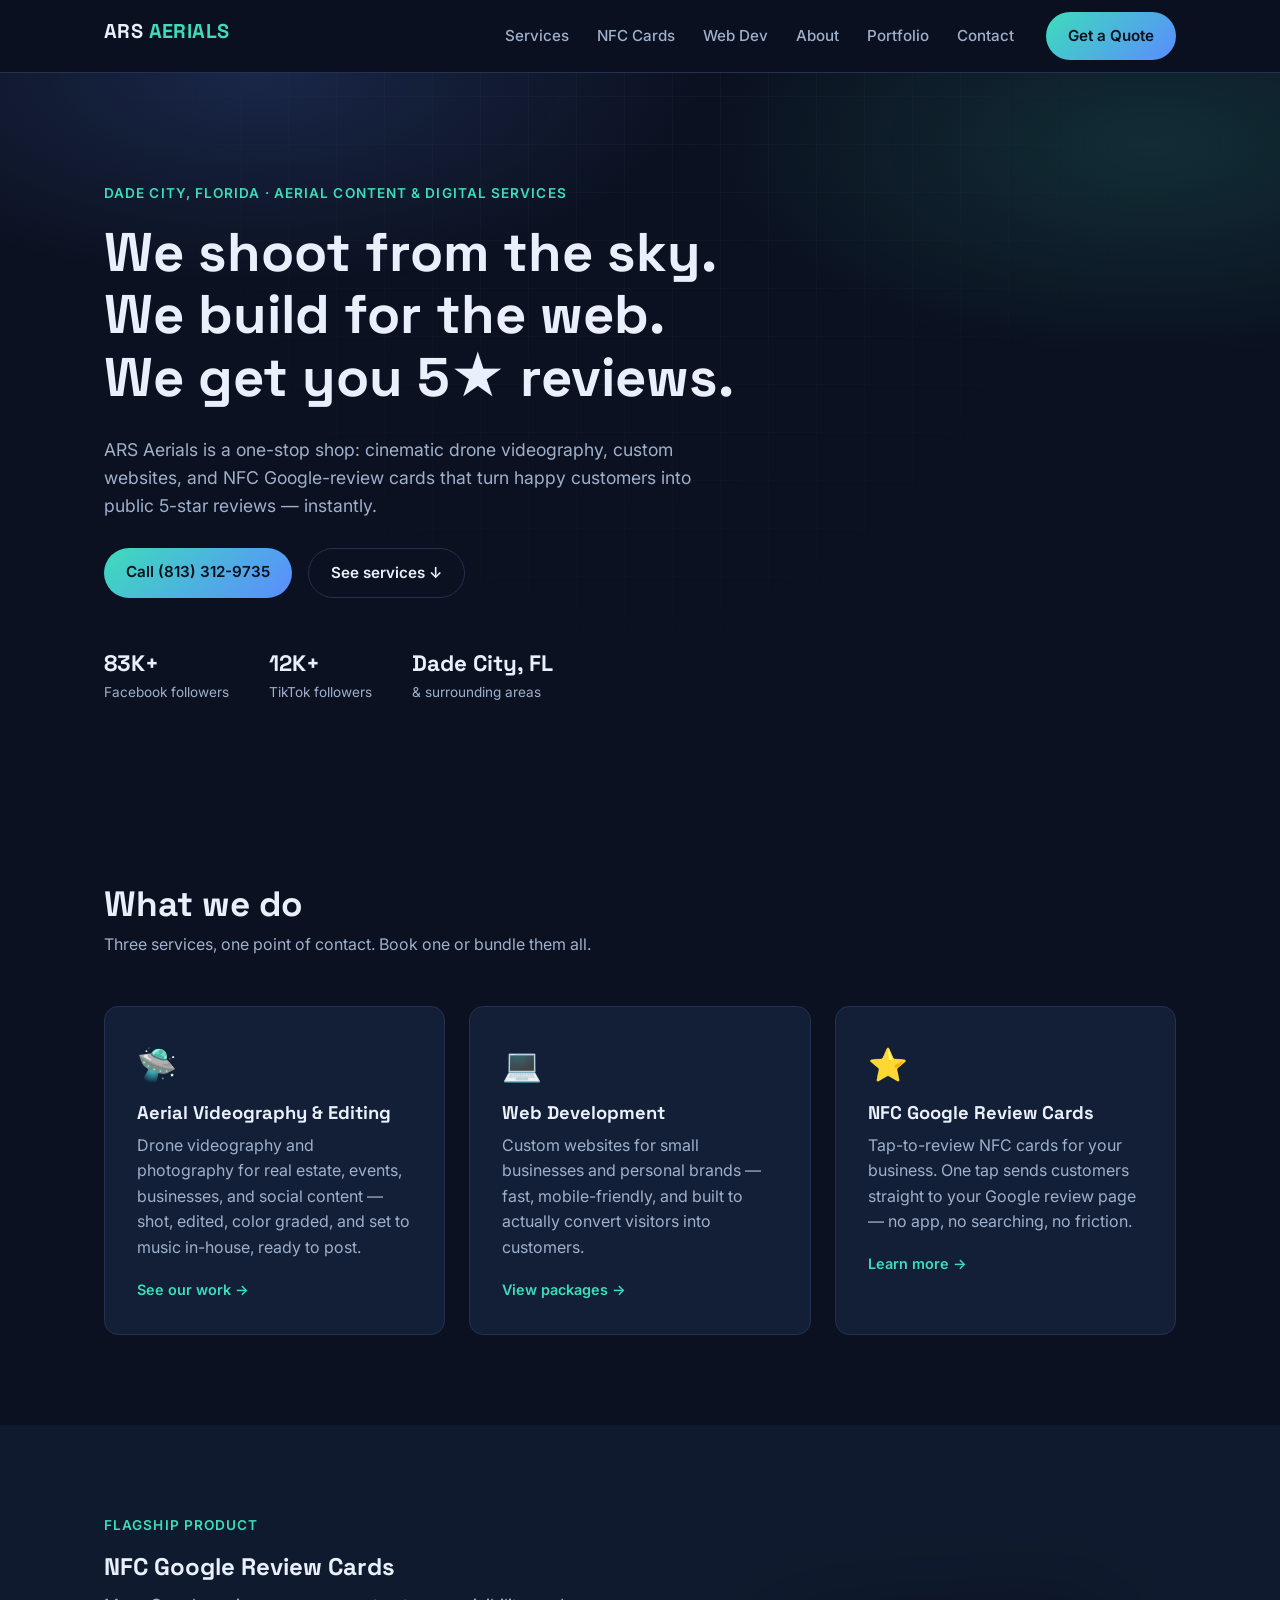
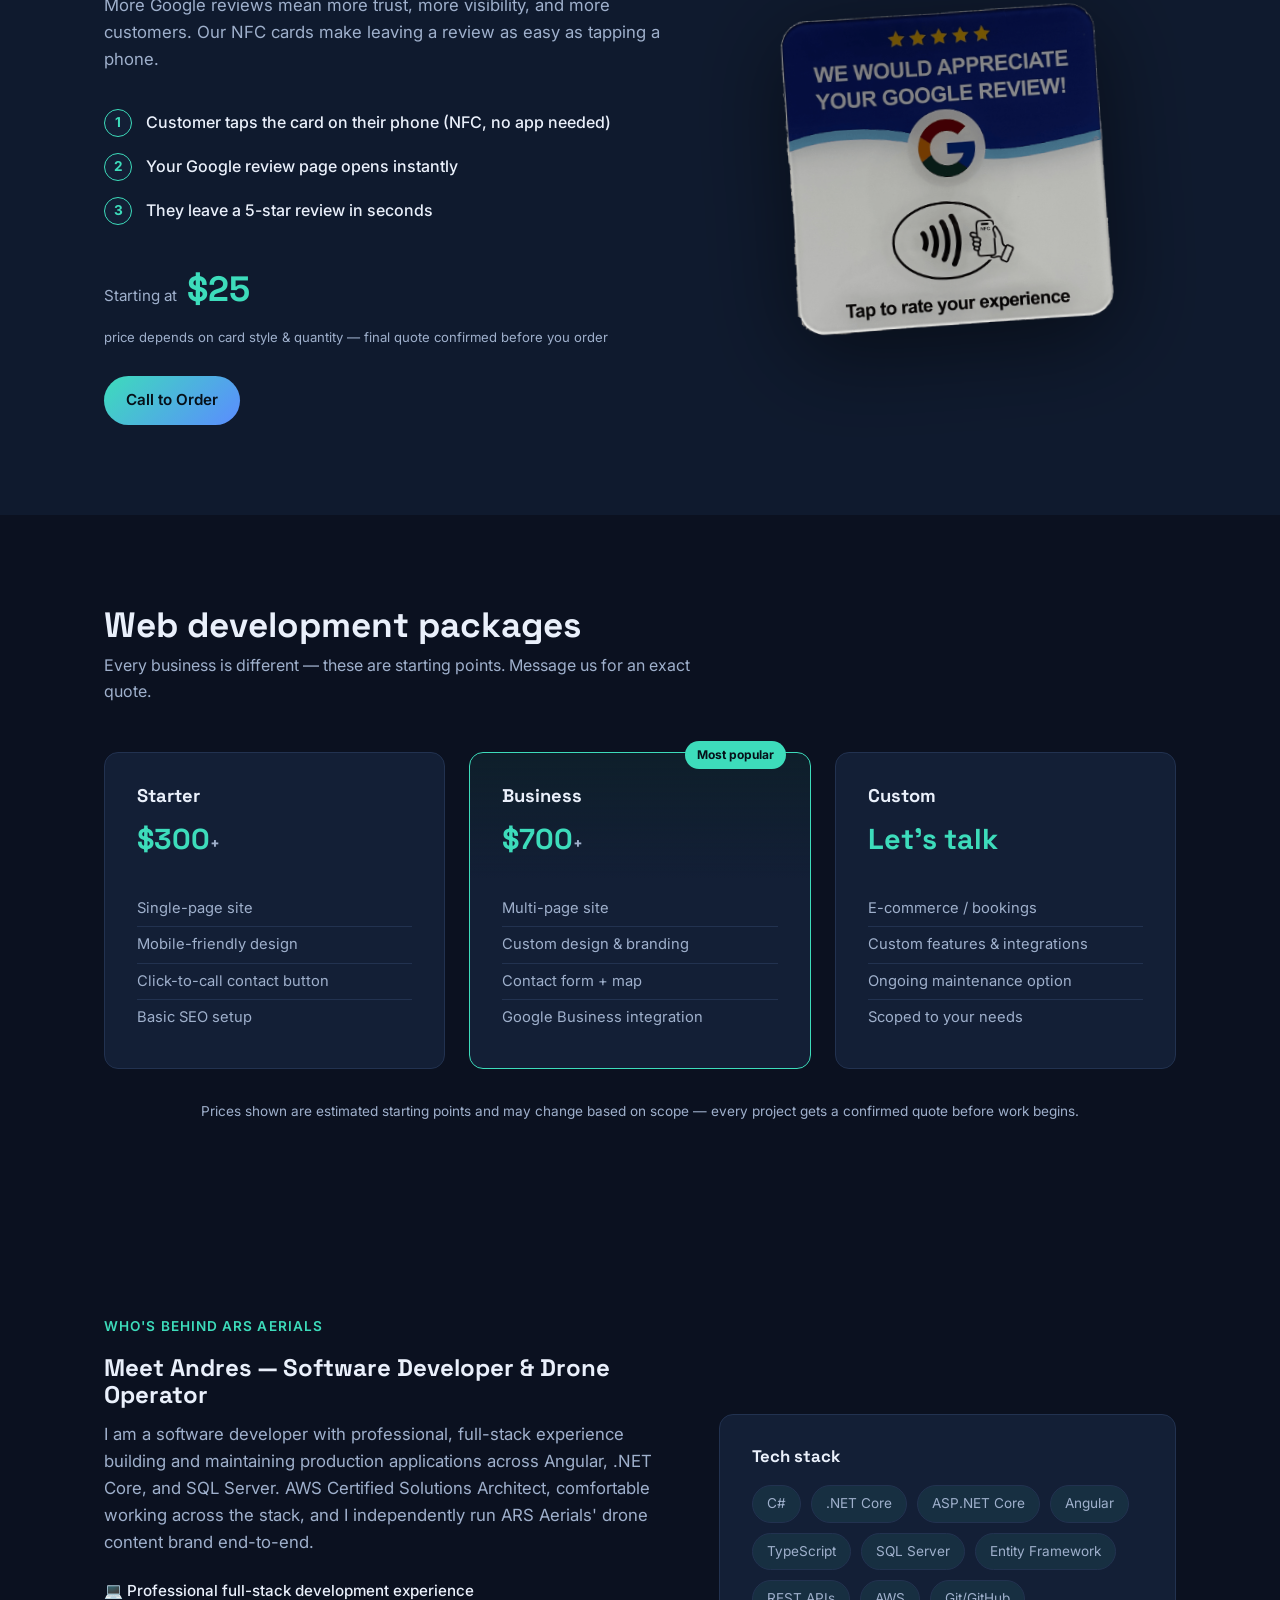
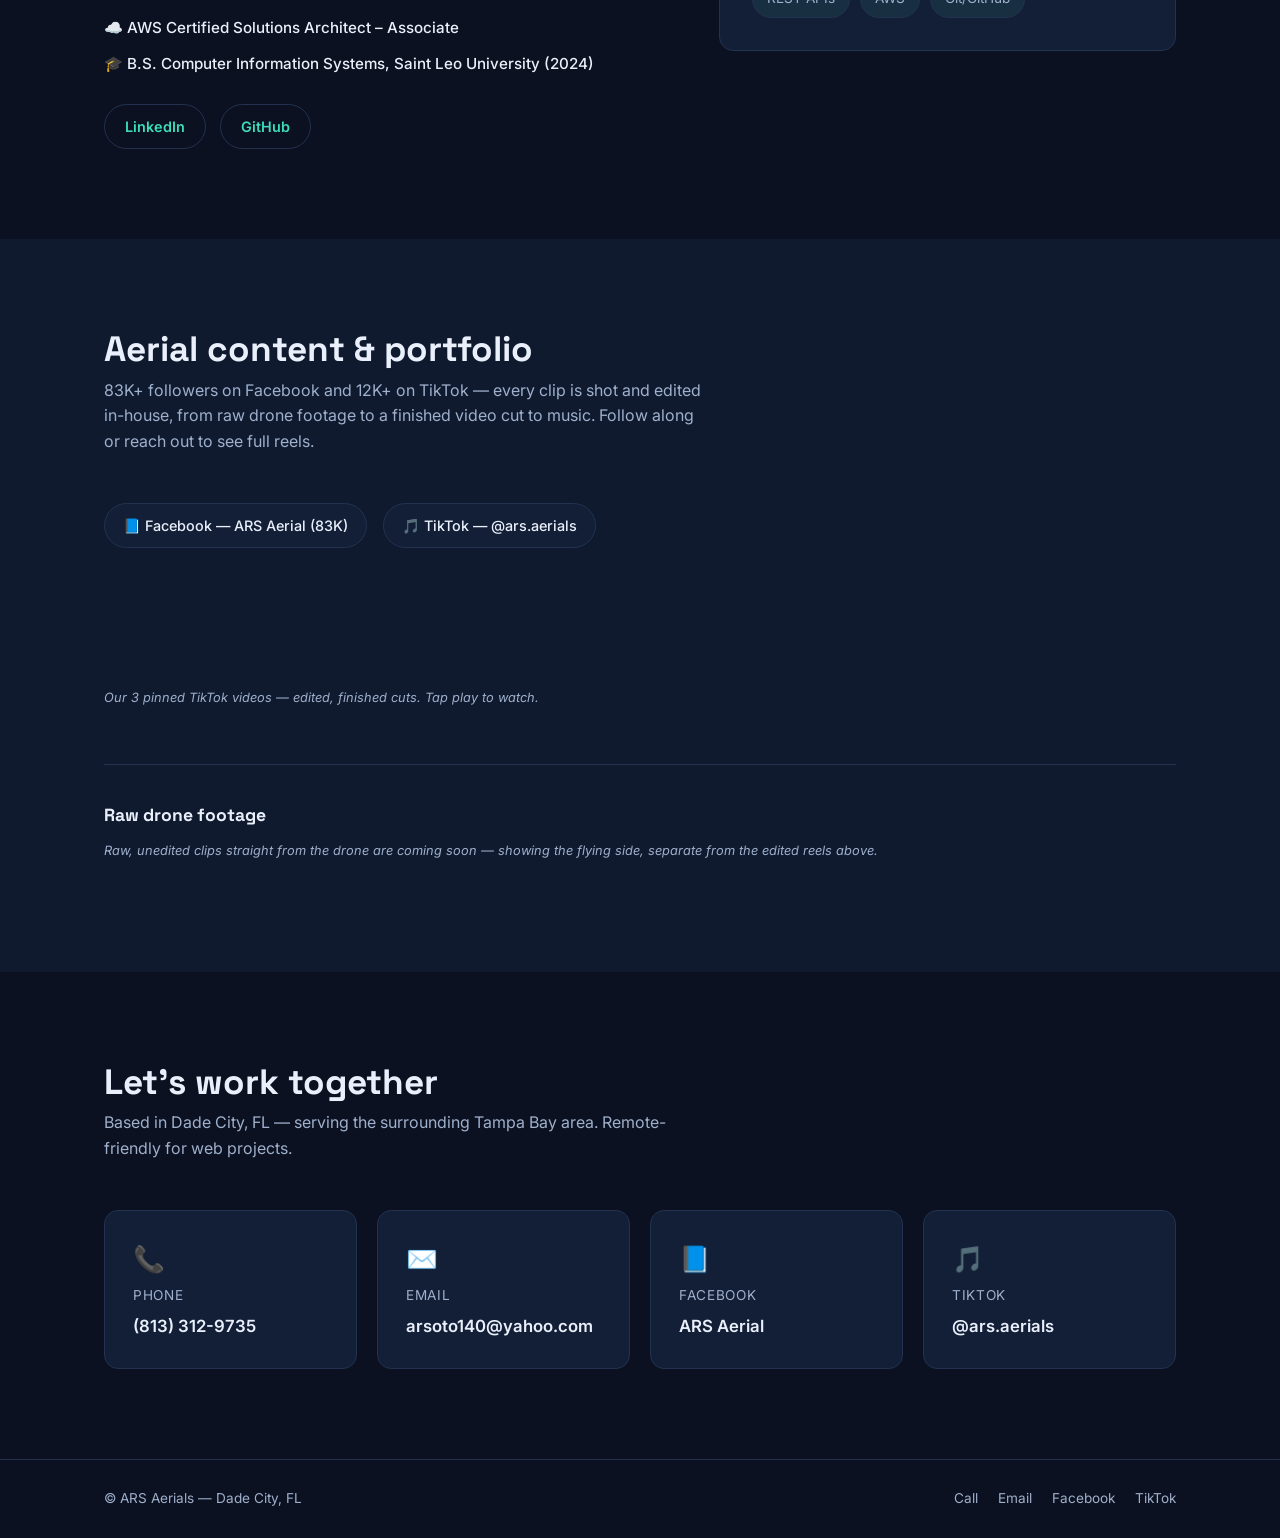
==== index.html @ d20e48e0 "Initial commit: ARS Aerials website Static one-page site covering aerial videography and editing, we" ====
<!DOCTYPE html>
<html lang="en">
<head>
<meta charset="UTF-8">
<meta name="viewport" content="width=device-width, initial-scale=1.0">
<title>ARS Aerials | Drone Content, Web Development &amp; NFC Google Review Cards</title>
<meta name="description" content="ARS Aerials — aerial drone videography, web development, and NFC Google review cards. Based in Dade City, FL.">
<link rel="icon" href="data:image/svg+xml,<svg xmlns=%22http://www.w3.org/2000/svg%22 viewBox=%220 0 100 100%22><text y=%22.9em%22 font-size=%2290%22>🛸</text></svg>">
<link rel="preconnect" href="https://fonts.googleapis.com">
<link rel="preconnect" href="https://fonts.gstatic.com" crossorigin>
<link href="https://fonts.googleapis.com/css2?family=Space+Grotesk:wght@500;600;700&family=Inter:wght@400;500;600&display=swap" rel="stylesheet">
<link rel="stylesheet" href="css/style.css">
</head>
<body>

<div class="grid-overlay" aria-hidden="true"></div>

<header class="site-header" id="top">
  <div class="container nav-wrap">
    <a href="#top" class="logo">ARS <span>AERIALS</span></a>
    <nav class="nav-links" id="navLinks">
      <a href="#services">Services</a>
      <a href="#nfc">NFC Cards</a>
      <a href="#webdev">Web Dev</a>
      <a href="#about">About</a>
      <a href="#portfolio">Portfolio</a>
      <a href="#contact">Contact</a>
    </nav>
    <a href="tel:+18133129735" class="btn btn-primary nav-cta">Get a Quote</a>
    <button class="nav-toggle" id="navToggle" aria-label="Toggle menu" aria-expanded="false">
      <span></span><span></span><span></span>
    </button>
  </div>
</header>

<main>

  <!-- HERO -->
  <section class="hero">
    <div class="container hero-inner">
      <p class="eyebrow">Dade City, Florida &middot; Aerial Content &amp; Digital Services</p>
      <h1>We shoot from the sky. <br>We build for the web. <br>We get you 5&#9733; reviews.</h1>
      <p class="hero-sub">ARS Aerials is a one-stop shop: cinematic drone videography, custom websites, and NFC Google-review cards that turn happy customers into public 5-star reviews — instantly.</p>
      <div class="hero-actions">
        <a href="tel:+18133129735" class="btn btn-primary">Call (813) 312-9735</a>
        <a href="#services" class="btn btn-ghost">See services ↓</a>
      </div>
      <div class="hero-stats">
        <div><strong>83K+</strong><span>Facebook followers</span></div>
        <div><strong>12K+</strong><span>TikTok followers</span></div>
        <div><strong>Dade City, FL</strong><span>&amp; surrounding areas</span></div>
      </div>
    </div>
  </section>

  <!-- SERVICES OVERVIEW -->
  <section class="section" id="services">
    <div class="container">
      <h2 class="section-title">What we do</h2>
      <p class="section-sub">Three services, one point of contact. Book one or bundle them all.</p>

      <div class="cards-3">
        <div class="card">
          <div class="card-icon">🛸</div>
          <h3>Aerial Videography &amp; Editing</h3>
          <p>Drone videography and photography for real estate, events, businesses, and social content — shot, edited, color graded, and set to music in-house, ready to post.</p>
          <a href="#portfolio" class="card-link">See our work →</a>
        </div>
        <div class="card">
          <div class="card-icon">💻</div>
          <h3>Web Development</h3>
          <p>Custom websites for small businesses and personal brands — fast, mobile-friendly, and built to actually convert visitors into customers.</p>
          <a href="#webdev" class="card-link">View packages →</a>
        </div>
        <div class="card">
          <div class="card-icon">⭐</div>
          <h3>NFC Google Review Cards</h3>
          <p>Tap-to-review NFC cards for your business. One tap sends customers straight to your Google review page — no app, no searching, no friction.</p>
          <a href="#nfc" class="card-link">Learn more →</a>
        </div>
      </div>
    </div>
  </section>

  <!-- NFC CARDS FEATURE -->
  <section class="section section-alt" id="nfc">
    <div class="container two-col">
      <div>
        <p class="eyebrow">Flagship product</p>
        <h2>NFC Google Review Cards</h2>
        <p class="lead">More Google reviews mean more trust, more visibility, and more customers. Our NFC cards make leaving a review as easy as tapping a phone.</p>

        <ol class="steps">
          <li><span>1</span> Customer taps the card on their phone (NFC, no app needed)</li>
          <li><span>2</span> Your Google review page opens instantly</li>
          <li><span>3</span> They leave a 5-star review in seconds</li>
        </ol>

        <div class="price-tag">
          <span class="price-from">Starting at</span>
          <span class="price-value">$25</span>
          <span class="price-note">price depends on card style &amp; quantity — final quote confirmed before you order</span>
        </div>

        <a href="tel:+18133129735" class="btn btn-primary">Call to Order</a>
      </div>
      <div class="nfc-visual">
        <img src="images/nfc-review-card.png" alt="NFC Google review card — tap to rate your experience" class="nfc-card-photo">
      </div>
    </div>
  </section>

  <!-- WEB DEV PACKAGES -->
  <section class="section" id="webdev">
    <div class="container">
      <h2 class="section-title">Web development packages</h2>
      <p class="section-sub">Every business is different — these are starting points. Message us for an exact quote.</p>

      <div class="cards-3">
        <div class="card">
          <h3>Starter</h3>
          <p class="price-value small">$300<span>+</span></p>
          <ul class="feature-list">
            <li>Single-page site</li>
            <li>Mobile-friendly design</li>
            <li>Click-to-call contact button</li>
            <li>Basic SEO setup</li>
          </ul>
        </div>
        <div class="card card-highlight">
          <span class="badge">Most popular</span>
          <h3>Business</h3>
          <p class="price-value small">$700<span>+</span></p>
          <ul class="feature-list">
            <li>Multi-page site</li>
            <li>Custom design &amp; branding</li>
            <li>Contact form + map</li>
            <li>Google Business integration</li>
          </ul>
        </div>
        <div class="card">
          <h3>Custom</h3>
          <p class="price-value small">Let's talk</p>
          <ul class="feature-list">
            <li>E-commerce / bookings</li>
            <li>Custom features &amp; integrations</li>
            <li>Ongoing maintenance option</li>
            <li>Scoped to your needs</li>
          </ul>
        </div>
      </div>
      <p class="price-disclaimer">Prices shown are estimated starting points and may change based on scope — every project gets a confirmed quote before work begins.</p>
    </div>
  </section>

  <!-- ABOUT -->
  <section class="section" id="about">
    <div class="container two-col">
      <div>
        <p class="eyebrow">Who's behind ARS Aerials</p>
        <h2>Meet Andres — Software Developer &amp; Drone Operator</h2>
        <p class="lead">I am a software developer with professional, full-stack experience building and maintaining production applications across Angular, .NET Core, and SQL Server. AWS Certified Solutions Architect, comfortable working across the stack, and I independently run ARS Aerials' drone content brand end-to-end.</p>

        <div class="about-highlights">
          <div class="highlight-item">💻 Professional full-stack development experience</div>
          <div class="highlight-item">☁️ AWS Certified Solutions Architect – Associate</div>
          <div class="highlight-item">🎓 B.S. Computer Information Systems, Saint Leo University (2024)</div>
        </div>

        <div class="about-links">
          <a href="https://www.linkedin.com/in/andres-soto140" target="_blank" rel="noopener">LinkedIn</a>
          <a href="https://github.com/andressoto140" target="_blank" rel="noopener">GitHub</a>
        </div>
      </div>

      <div class="skills-panel">
        <h3>Tech stack</h3>
        <div class="skill-tags">
          <span>C#</span><span>.NET Core</span><span>ASP.NET Core</span><span>Angular</span>
          <span>TypeScript</span><span>SQL Server</span><span>Entity Framework</span>
          <span>REST APIs</span><span>AWS</span><span>Git/GitHub</span>
        </div>
      </div>
    </div>
  </section>

  <!-- PORTFOLIO -->
  <section class="section section-alt" id="portfolio">
    <div class="container">
      <h2 class="section-title">Aerial content &amp; portfolio</h2>
      <p class="section-sub">83K+ followers on Facebook and 12K+ on TikTok — every clip is shot and edited in-house, from raw drone footage to a finished video cut to music. Follow along or reach out to see full reels.</p>
      <div class="social-row">
        <a href="https://www.facebook.com/people/ARS-Aerial/61571618784319/" target="_blank" rel="noopener" class="social-pill">📘 Facebook — ARS Aerial (83K)</a>
        <a href="https://www.tiktok.com/@ars.aerials" target="_blank" rel="noopener" class="social-pill">🎵 TikTok — @ars.aerials</a>
      </div>
      <div class="portfolio-grid">
        <blockquote class="tiktok-embed" cite="https://www.tiktok.com/@ars.aerials/video/7588570403388312863" data-video-id="7588570403388312863" style="max-width: 325px;min-width: 325px;"><section></section></blockquote>
        <blockquote class="tiktok-embed" cite="https://www.tiktok.com/@ars.aerials/video/7581514598818368799" data-video-id="7581514598818368799" style="max-width: 325px;min-width: 325px;"><section></section></blockquote>
        <blockquote class="tiktok-embed" cite="https://www.tiktok.com/@ars.aerials/video/7567537781476461854" data-video-id="7567537781476461854" style="max-width: 325px;min-width: 325px;"><section></section></blockquote>
      </div>
      <script async src="https://www.tiktok.com/embed.js"></script>
      <p class="portfolio-note">Our 3 pinned TikTok videos — edited, finished cuts. Tap play to watch.</p>

      <!-- RAW FOOTAGE: placeholder for upcoming raw drone clips (before/unedited) -->
      <div class="raw-footage-block">
        <h3>Raw drone footage</h3>
        <p class="portfolio-note">Raw, unedited clips straight from the drone are coming soon — showing the flying side, separate from the edited reels above.</p>
        <div class="raw-footage-grid" id="rawFootageGrid">
          <!-- <video controls playsinline src="videos/raw-clip-1.mp4" poster="images/raw-clip-1-poster.jpg"></video> -->
        </div>
      </div>
    </div>
  </section>

  <!-- CONTACT -->
  <section class="section" id="contact">
    <div class="container">
      <h2 class="section-title">Let's work together</h2>
      <p class="section-sub">Based in Dade City, FL — serving the surrounding Tampa Bay area. Remote-friendly for web projects.</p>

      <div class="contact-grid">
        <a href="tel:+18133129735" class="contact-card">
          <span class="contact-icon">📞</span>
          <span class="contact-label">Phone</span>
          <span class="contact-value">(813) 312-9735</span>
        </a>
        <a href="mailto:arsoto140@yahoo.com" class="contact-card">
          <span class="contact-icon">✉️</span>
          <span class="contact-label">Email</span>
          <span class="contact-value">arsoto140@yahoo.com</span>
        </a>
        <a href="https://www.facebook.com/people/ARS-Aerial/61571618784319/" target="_blank" rel="noopener" class="contact-card">
          <span class="contact-icon">📘</span>
          <span class="contact-label">Facebook</span>
          <span class="contact-value">ARS Aerial</span>
        </a>
        <a href="https://www.tiktok.com/@ars.aerials" target="_blank" rel="noopener" class="contact-card">
          <span class="contact-icon">🎵</span>
          <span class="contact-label">TikTok</span>
          <span class="contact-value">@ars.aerials</span>
        </a>
      </div>
    </div>
  </section>

</main>

<footer class="site-footer">
  <div class="container footer-inner">
    <span>&copy; <span id="year"></span> ARS Aerials — Dade City, FL</span>
    <span class="footer-links">
      <a href="tel:+18133129735">Call</a>
      <a href="mailto:arsoto140@yahoo.com">Email</a>
      <a href="https://www.facebook.com/people/ARS-Aerial/61571618784319/" target="_blank" rel="noopener">Facebook</a>
      <a href="https://www.tiktok.com/@ars.aerials" target="_blank" rel="noopener">TikTok</a>
    </span>
  </div>
</footer>

<script src="js/script.js"></script>
</body>
</html>
---- css/style.css ----
:root {
  --bg: #0b1120;
  --bg-alt: #0f1a2e;
  --surface: #131f36;
  --surface-border: #223250;
  --text: #eaf0fb;
  --text-dim: #9fb0cc;
  --accent: #3ddcbb;
  --accent-2: #5b8cff;
  --accent-warm: #ffb257;
  --radius: 14px;
  --max-width: 1120px;
  --font-head: "Space Grotesk", "Inter", sans-serif;
  --font-body: "Inter", sans-serif;
}

* { box-sizing: border-box; }
html { scroll-behavior: smooth; }

body {
  margin: 0;
  background: var(--bg);
  color: var(--text);
  font-family: var(--font-body);
  line-height: 1.6;
  -webkit-font-smoothing: antialiased;
}

h1, h2, h3, .logo {
  font-family: var(--font-head);
  line-height: 1.15;
  margin: 0 0 0.5em;
}

a { color: inherit; text-decoration: none; }
ul, ol { padding-left: 0; list-style: none; margin: 0; }
p { margin: 0 0 1em; color: var(--text-dim); }

.container {
  max-width: var(--max-width);
  margin: 0 auto;
  padding: 0 24px;
}

.grid-overlay {
  position: fixed;
  inset: 0;
  pointer-events: none;
  z-index: 0;
  background-image:
    linear-gradient(to right, rgba(255,255,255,0.03) 1px, transparent 1px),
    linear-gradient(to bottom, rgba(255,255,255,0.03) 1px, transparent 1px);
  background-size: 48px 48px;
  mask-image: radial-gradient(ellipse at top, black 0%, transparent 70%);
}

/* ---------- Header ---------- */
.site-header {
  position: sticky;
  top: 0;
  z-index: 100;
  background: rgba(11, 17, 32, 0.85);
  backdrop-filter: blur(10px);
  border-bottom: 1px solid var(--surface-border);
}

.nav-wrap {
  display: flex;
  align-items: center;
  justify-content: space-between;
  height: 72px;
  gap: 24px;
}

.logo {
  font-weight: 700;
  font-size: 1.25rem;
  letter-spacing: 0.02em;
  white-space: nowrap;
}
.logo span { color: var(--accent); }

.nav-links {
  display: flex;
  gap: 28px;
  margin-left: auto;
}
.nav-links a {
  color: var(--text-dim);
  font-size: 0.95rem;
  font-weight: 500;
  transition: color 0.2s;
}
.nav-links a:hover { color: var(--text); }

.nav-cta { margin-left: 8px; white-space: nowrap; }

.nav-toggle {
  display: none;
  flex-direction: column;
  justify-content: center;
  gap: 5px;
  width: 36px;
  height: 36px;
  background: none;
  border: none;
  cursor: pointer;
}
.nav-toggle span {
  width: 100%;
  height: 2px;
  background: var(--text);
  border-radius: 2px;
}

/* ---------- Buttons ---------- */
.btn {
  display: inline-block;
  padding: 12px 22px;
  border-radius: 999px;
  font-weight: 600;
  font-size: 0.95rem;
  transition: transform 0.15s ease, opacity 0.15s ease;
}
.btn:hover { transform: translateY(-1px); }

.btn-primary {
  background: linear-gradient(135deg, var(--accent), var(--accent-2));
  color: #061019;
}
.btn-primary:hover { opacity: 0.92; }

.btn-ghost {
  border: 1px solid var(--surface-border);
  color: var(--text);
}
.btn-ghost:hover { border-color: var(--accent); }

/* ---------- Hero ---------- */
.hero {
  position: relative;
  z-index: 1;
  padding: 110px 0 90px;
  background:
    radial-gradient(ellipse 60% 50% at 20% 0%, rgba(93,140,255,0.18), transparent 60%),
    radial-gradient(ellipse 60% 50% at 90% 10%, rgba(61,220,187,0.14), transparent 60%);
}

.eyebrow {
  color: var(--accent);
  font-weight: 600;
  font-size: 0.85rem;
  letter-spacing: 0.08em;
  text-transform: uppercase;
  margin-bottom: 16px;
}

.hero h1 {
  font-size: clamp(2rem, 5vw, 3.4rem);
  max-width: 20ch;
}

.hero-sub {
  max-width: 56ch;
  font-size: 1.1rem;
}

.hero-actions {
  display: flex;
  gap: 16px;
  flex-wrap: wrap;
  margin: 28px 0 48px;
}

.hero-stats {
  display: flex;
  gap: 40px;
  flex-wrap: wrap;
}
.hero-stats div { display: flex; flex-direction: column; }
.hero-stats strong { font-family: var(--font-head); font-size: 1.4rem; }
.hero-stats span { color: var(--text-dim); font-size: 0.85rem; }

/* ---------- Sections ---------- */
.section {
  position: relative;
  z-index: 1;
  padding: 90px 0;
}
.section-alt { background: var(--bg-alt); }

.section-title {
  font-size: clamp(1.6rem, 3vw, 2.2rem);
  margin-bottom: 8px;
}
.section-sub {
  max-width: 60ch;
  margin-bottom: 48px;
}

/* ---------- Cards ---------- */
.cards-3 {
  display: grid;
  grid-template-columns: repeat(3, 1fr);
  gap: 24px;
}

.card {
  position: relative;
  background: var(--surface);
  border: 1px solid var(--surface-border);
  border-radius: var(--radius);
  padding: 32px;
  transition: border-color 0.2s, transform 0.2s;
}
.card:hover { border-color: var(--accent); transform: translateY(-3px); }

.card-highlight {
  border-color: var(--accent);
  background: linear-gradient(180deg, rgba(61,220,187,0.07), var(--surface) 40%);
}

.badge {
  position: absolute;
  top: -12px;
  right: 24px;
  background: var(--accent);
  color: #061019;
  font-size: 0.75rem;
  font-weight: 700;
  padding: 4px 12px;
  border-radius: 999px;
}

.card-icon { font-size: 2rem; margin-bottom: 12px; }
.card h3 { font-size: 1.15rem; }
.card-link {
  color: var(--accent);
  font-weight: 600;
  font-size: 0.9rem;
}

.feature-list li {
  color: var(--text-dim);
  padding: 6px 0;
  border-top: 1px solid var(--surface-border);
  font-size: 0.92rem;
}
.feature-list li:first-child { border-top: none; }

.price-disclaimer {
  margin-top: 32px;
  font-size: 0.85rem;
  color: var(--text-dim);
  text-align: center;
}

/* ---------- Two column / NFC ---------- */
.two-col {
  display: grid;
  grid-template-columns: 1.1fr 0.9fr;
  gap: 56px;
  align-items: center;
}

.lead { font-size: 1.05rem; }

.steps { margin: 28px 0; }
.steps li {
  display: flex;
  align-items: center;
  gap: 14px;
  color: var(--text);
  font-weight: 500;
  padding: 8px 0;
}
.steps li span {
  flex-shrink: 0;
  width: 28px;
  height: 28px;
  border-radius: 50%;
  background: var(--surface);
  border: 1px solid var(--accent);
  color: var(--accent);
  display: flex;
  align-items: center;
  justify-content: center;
  font-size: 0.85rem;
  font-weight: 700;
}

.price-tag {
  display: flex;
  align-items: baseline;
  flex-wrap: wrap;
  gap: 10px;
  margin: 24px 0 28px;
}
.price-from { color: var(--text-dim); font-size: 0.95rem; }
.price-value {
  font-family: var(--font-head);
  font-size: 2.2rem;
  font-weight: 700;
  color: var(--accent);
}
.price-value.small { font-size: 1.8rem; }
.price-value.small span { font-size: 1rem; color: var(--text-dim); }
.price-note {
  flex-basis: 100%;
  color: var(--text-dim);
  font-size: 0.82rem;
}

.about-highlights {
  display: flex;
  flex-direction: column;
  gap: 12px;
  margin: 24px 0 28px;
}
.highlight-item {
  color: var(--text);
  font-size: 0.95rem;
  font-weight: 500;
}

.about-links {
  display: flex;
  gap: 14px;
  flex-wrap: wrap;
}
.about-links a {
  border: 1px solid var(--surface-border);
  color: var(--accent);
  font-weight: 600;
  font-size: 0.9rem;
  padding: 10px 20px;
  border-radius: 999px;
  transition: border-color 0.2s;
}
.about-links a:hover { border-color: var(--accent); }

.skills-panel {
  background: var(--surface);
  border: 1px solid var(--surface-border);
  border-radius: var(--radius);
  padding: 32px;
}
.skills-panel h3 { font-size: 1.05rem; }
.skill-tags {
  display: flex;
  flex-wrap: wrap;
  gap: 10px;
  margin-top: 18px;
}
.skill-tags span {
  background: rgba(61, 220, 187, 0.08);
  border: 1px solid var(--surface-border);
  color: var(--text-dim);
  padding: 7px 14px;
  border-radius: 999px;
  font-size: 0.85rem;
}

.nfc-visual { display: flex; justify-content: center; }
.nfc-card-photo {
  width: 320px;
  max-width: 100%;
  filter: drop-shadow(0 20px 45px rgba(0,0,0,0.5));
  transform: rotate(-3deg);
}

/* ---------- Portfolio ---------- */
.social-row {
  display: flex;
  gap: 16px;
  flex-wrap: wrap;
  margin-bottom: 36px;
}
.social-pill {
  background: var(--surface);
  border: 1px solid var(--surface-border);
  padding: 10px 18px;
  border-radius: 999px;
  font-size: 0.9rem;
  font-weight: 500;
  transition: border-color 0.2s;
}
.social-pill:hover { border-color: var(--accent); }

.portfolio-grid {
  display: flex;
  flex-wrap: wrap;
  justify-content: center;
  gap: 24px;
}
.portfolio-note {
  margin-top: 16px;
  font-size: 0.8rem;
  font-style: italic;
}

.raw-footage-block {
  margin-top: 56px;
  padding-top: 40px;
  border-top: 1px solid var(--surface-border);
}
.raw-footage-block h3 { font-size: 1.1rem; margin-bottom: 8px; }
.raw-footage-grid {
  display: flex;
  flex-wrap: wrap;
  justify-content: center;
  gap: 24px;
  margin-top: 20px;
}
.raw-footage-grid:empty { display: none; }
.raw-footage-grid video {
  width: 325px;
  max-width: 100%;
  border-radius: 16px;
  border: 1px solid var(--surface-border);
  background: #000;
}

/* ---------- Contact ---------- */
.contact-grid {
  display: grid;
  grid-template-columns: repeat(auto-fit, minmax(200px, 1fr));
  gap: 20px;
}
.contact-card {
  background: var(--surface);
  border: 1px solid var(--surface-border);
  border-radius: var(--radius);
  padding: 28px;
  display: flex;
  flex-direction: column;
  gap: 6px;
  transition: border-color 0.2s, transform 0.2s;
}
.contact-card:hover { border-color: var(--accent); transform: translateY(-3px); }
.contact-icon { font-size: 1.6rem; }
.contact-label { color: var(--text-dim); font-size: 0.85rem; text-transform: uppercase; letter-spacing: 0.05em; }
.contact-value { font-weight: 600; font-size: 1.05rem; }

/* ---------- Footer ---------- */
.site-footer {
  border-top: 1px solid var(--surface-border);
  padding: 28px 0;
  position: relative;
  z-index: 1;
}
.footer-inner {
  display: flex;
  justify-content: space-between;
  flex-wrap: wrap;
  gap: 12px;
  color: var(--text-dim);
  font-size: 0.85rem;
}
.footer-links { display: flex; gap: 20px; }
.footer-links a:hover { color: var(--text); }

/* ---------- Responsive ---------- */
@media (max-width: 860px) {
  .cards-3, .contact-grid { grid-template-columns: 1fr; }
  .two-col { grid-template-columns: 1fr; }

  .nav-links {
    position: absolute;
    top: 72px;
    left: 0;
    right: 0;
    background: var(--bg);
    border-bottom: 1px solid var(--surface-border);
    flex-direction: column;
    padding: 16px 24px;
    gap: 16px;
    display: none;
  }
  .nav-links.open { display: flex; }
  .nav-cta { display: none; }
  .nav-toggle { display: flex; }
}
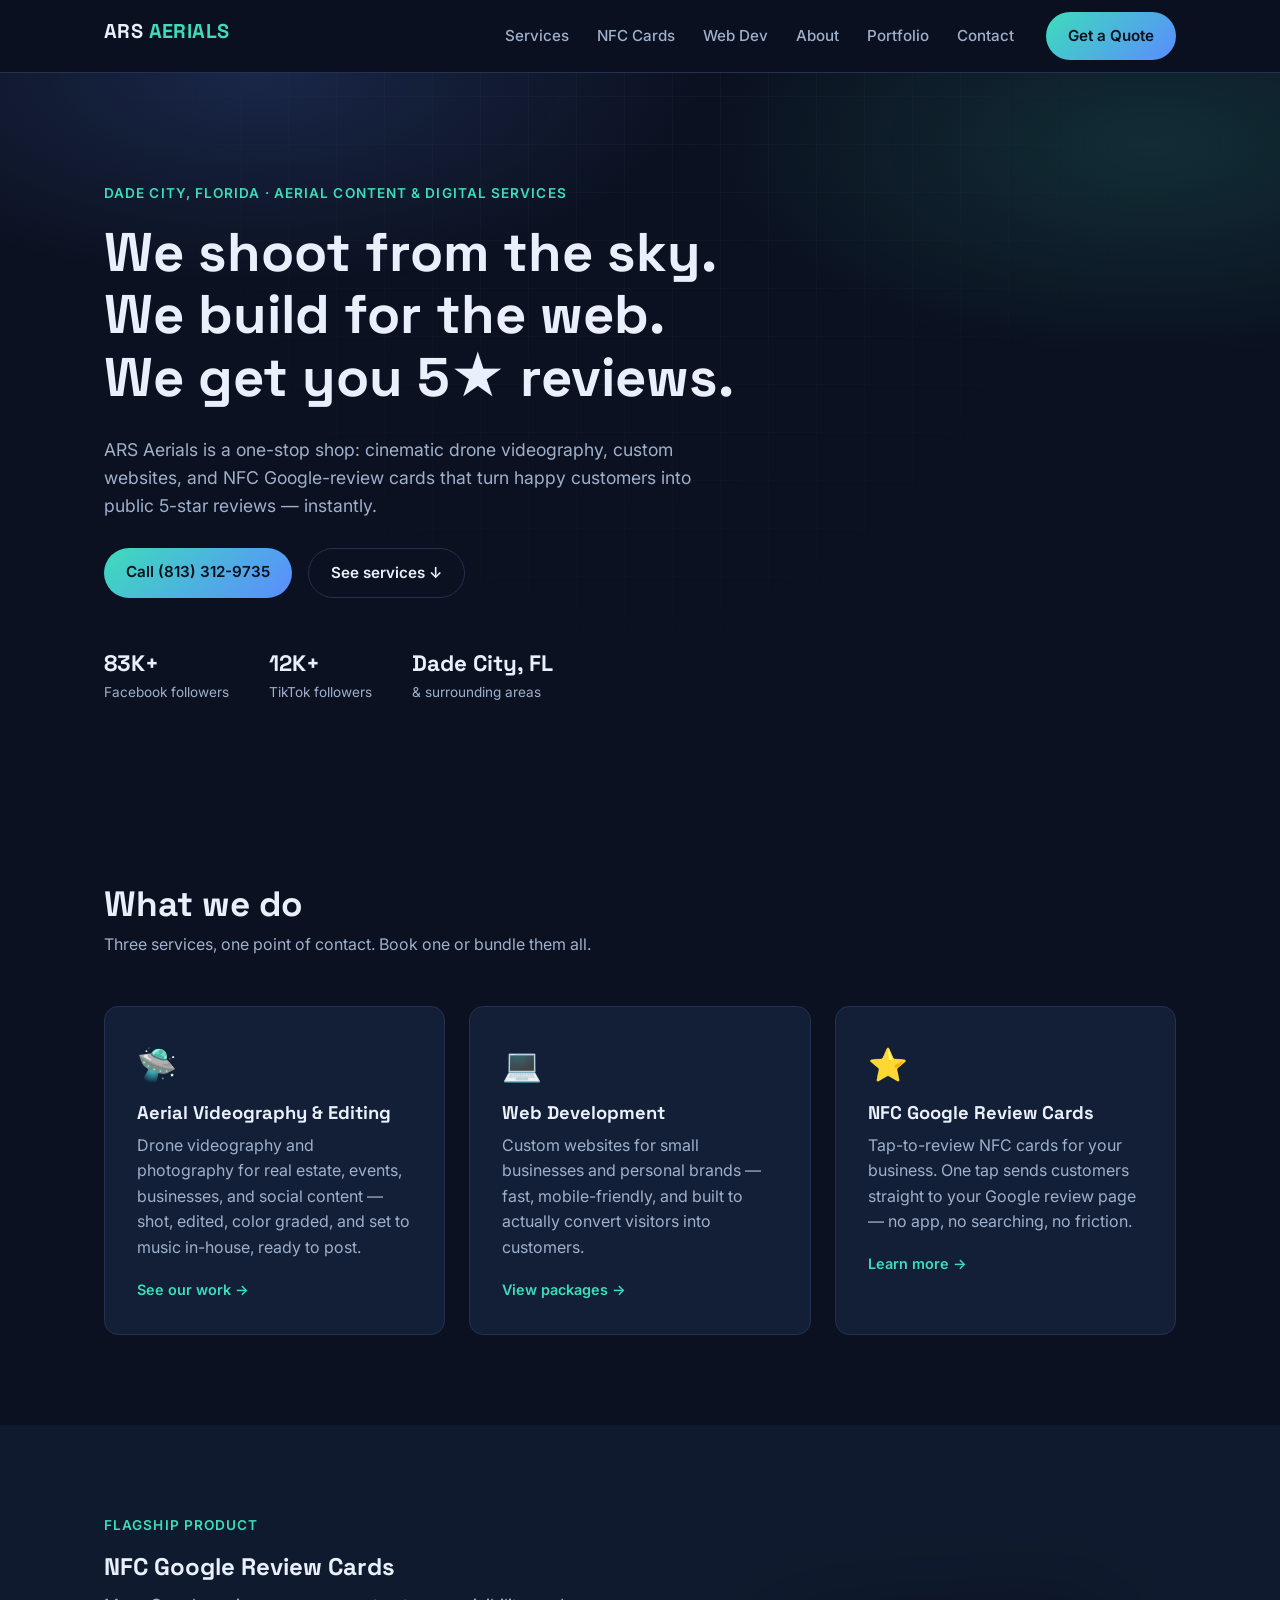
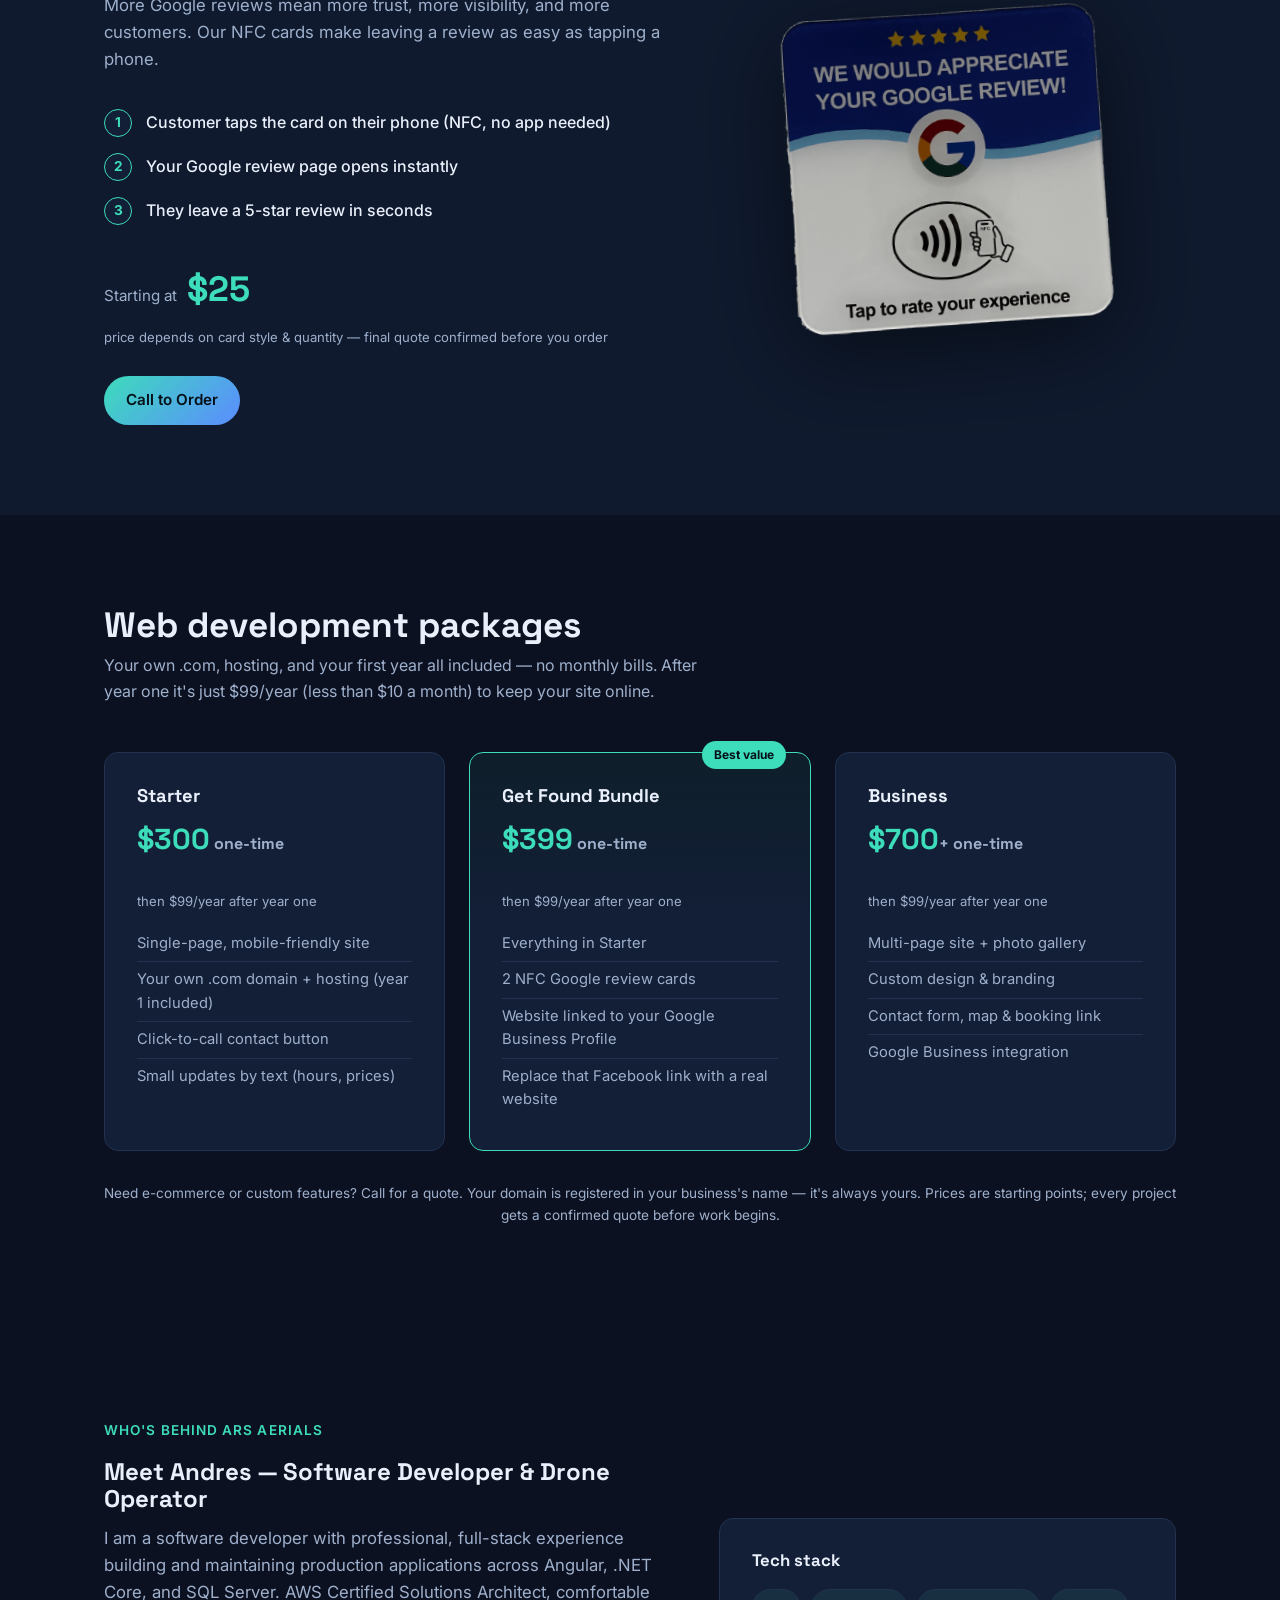
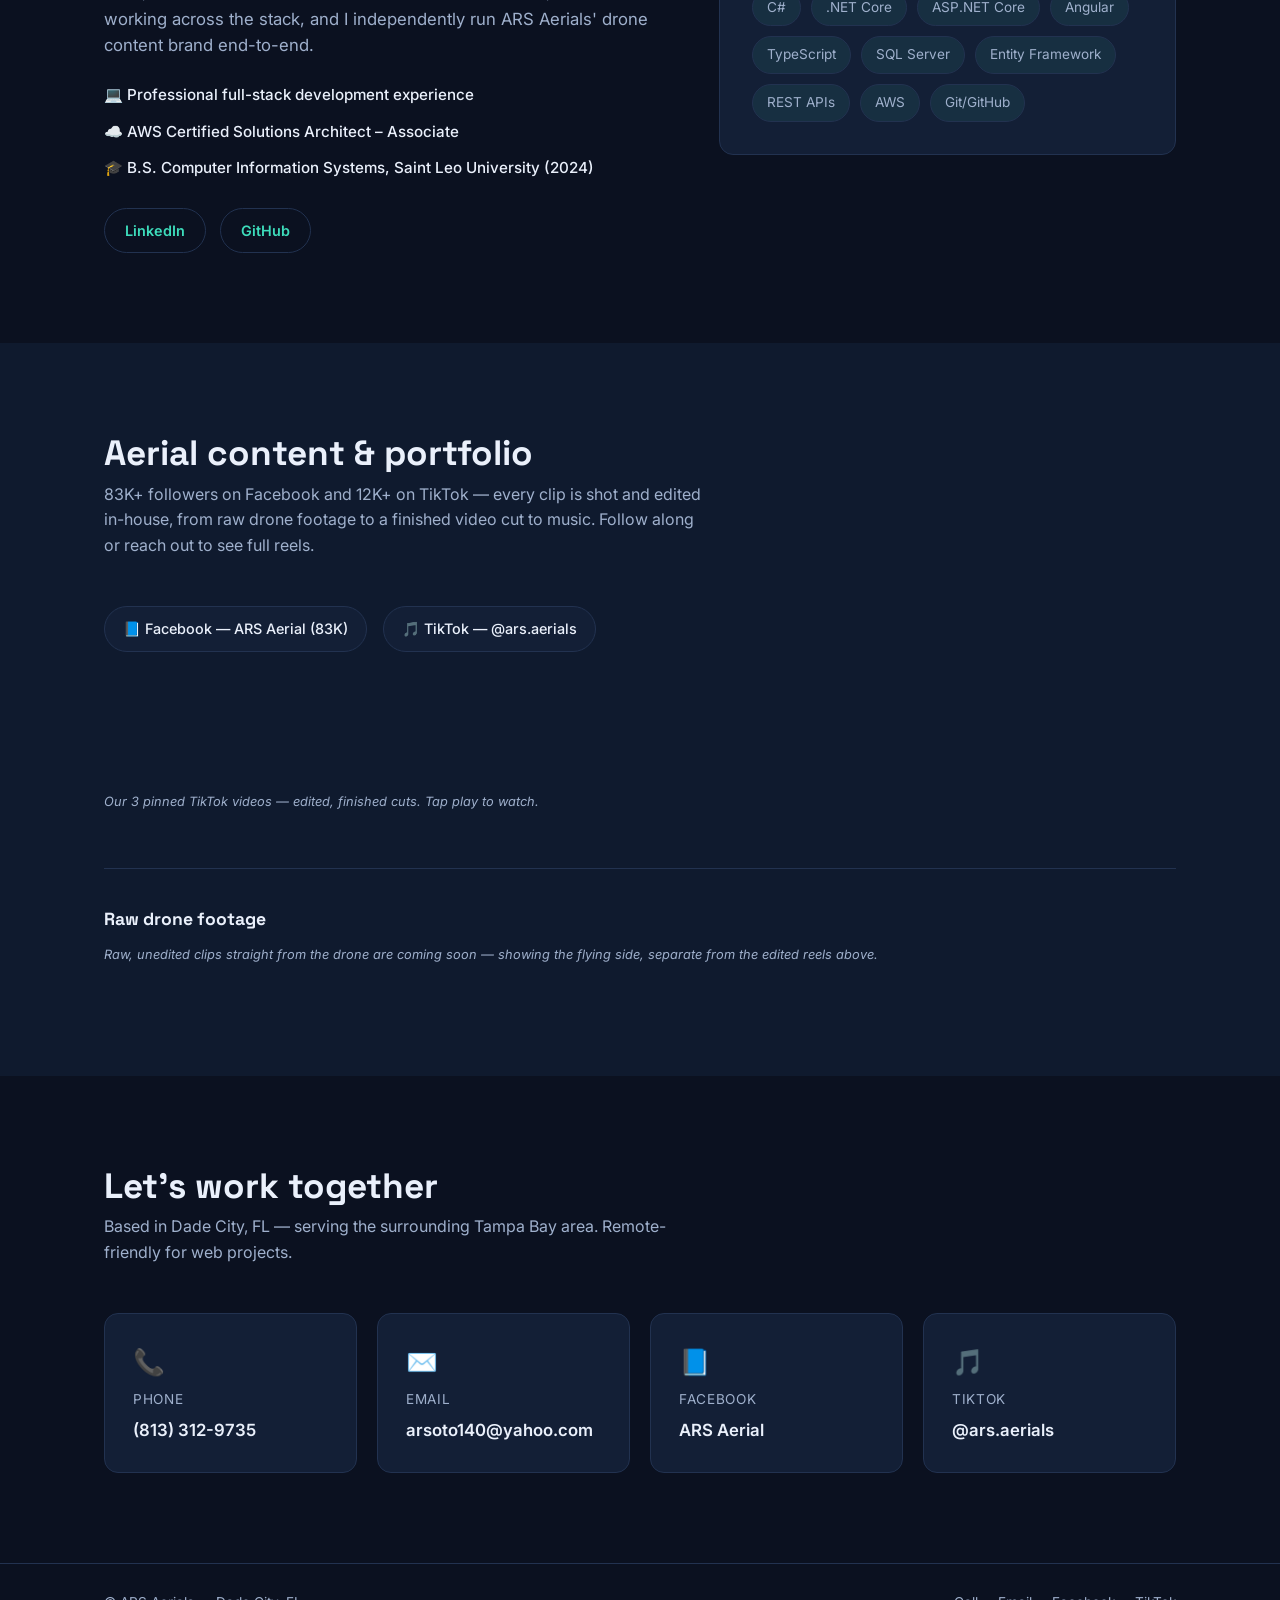
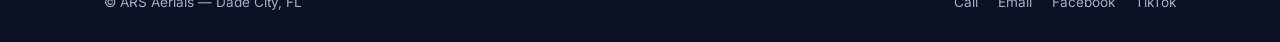
==== commit 588d306a: "Update web dev pricing to one-time setup + $99/year Replace the Starter/Business/Custom cards with S" ====
--- a/index.html
+++ b/index.html
@@ -114,42 +114,45 @@
   <section class="section" id="webdev">
     <div class="container">
       <h2 class="section-title">Web development packages</h2>
-      <p class="section-sub">Every business is different — these are starting points. Message us for an exact quote.</p>
+      <p class="section-sub">Your own .com, hosting, and your first year all included — no monthly bills. After year one it's just $99/year (less than $10 a month) to keep your site online.</p>
 
       <div class="cards-3">
         <div class="card">
           <h3>Starter</h3>
-          <p class="price-value small">$300<span>+</span></p>
+          <p class="price-value small">$300<span> one-time</span></p>
+          <p class="price-note">then $99/year after year one</p>
           <ul class="feature-list">
-            <li>Single-page site</li>
-            <li>Mobile-friendly design</li>
+            <li>Single-page, mobile-friendly site</li>
+            <li>Your own .com domain + hosting (year 1 included)</li>
             <li>Click-to-call contact button</li>
-            <li>Basic SEO setup</li>
+            <li>Small updates by text (hours, prices)</li>
           </ul>
         </div>
         <div class="card card-highlight">
-          <span class="badge">Most popular</span>
+          <span class="badge">Best value</span>
+          <h3>Get Found Bundle</h3>
+          <p class="price-value small">$399<span> one-time</span></p>
+          <p class="price-note">then $99/year after year one</p>
+          <ul class="feature-list">
+            <li>Everything in Starter</li>
+            <li>2 NFC Google review cards</li>
+            <li>Website linked to your Google Business Profile</li>
+            <li>Replace that Facebook link with a real website</li>
+          </ul>
+        </div>
+        <div class="card">
           <h3>Business</h3>
-          <p class="price-value small">$700<span>+</span></p>
+          <p class="price-value small">$700<span>+ one-time</span></p>
+          <p class="price-note">then $99/year after year one</p>
           <ul class="feature-list">
-            <li>Multi-page site</li>
+            <li>Multi-page site + photo gallery</li>
             <li>Custom design &amp; branding</li>
-            <li>Contact form + map</li>
+            <li>Contact form, map &amp; booking link</li>
             <li>Google Business integration</li>
           </ul>
         </div>
-        <div class="card">
-          <h3>Custom</h3>
-          <p class="price-value small">Let's talk</p>
-          <ul class="feature-list">
-            <li>E-commerce / bookings</li>
-            <li>Custom features &amp; integrations</li>
-            <li>Ongoing maintenance option</li>
-            <li>Scoped to your needs</li>
-          </ul>
-        </div>
-      </div>
-      <p class="price-disclaimer">Prices shown are estimated starting points and may change based on scope — every project gets a confirmed quote before work begins.</p>
+      </div>
+      <p class="price-disclaimer">Need e-commerce or custom features? Call for a quote. Your domain is registered in your business's name — it's always yours. Prices are starting points; every project gets a confirmed quote before work begins.</p>
     </div>
   </section>
 
--- a/css/style.css
+++ b/css/style.css
@@ -310,6 +310,7 @@
   color: var(--text-dim);
   font-size: 0.82rem;
 }
+.card .price-note { margin: 2px 0 14px; }
 
 .about-highlights {
   display: flex;
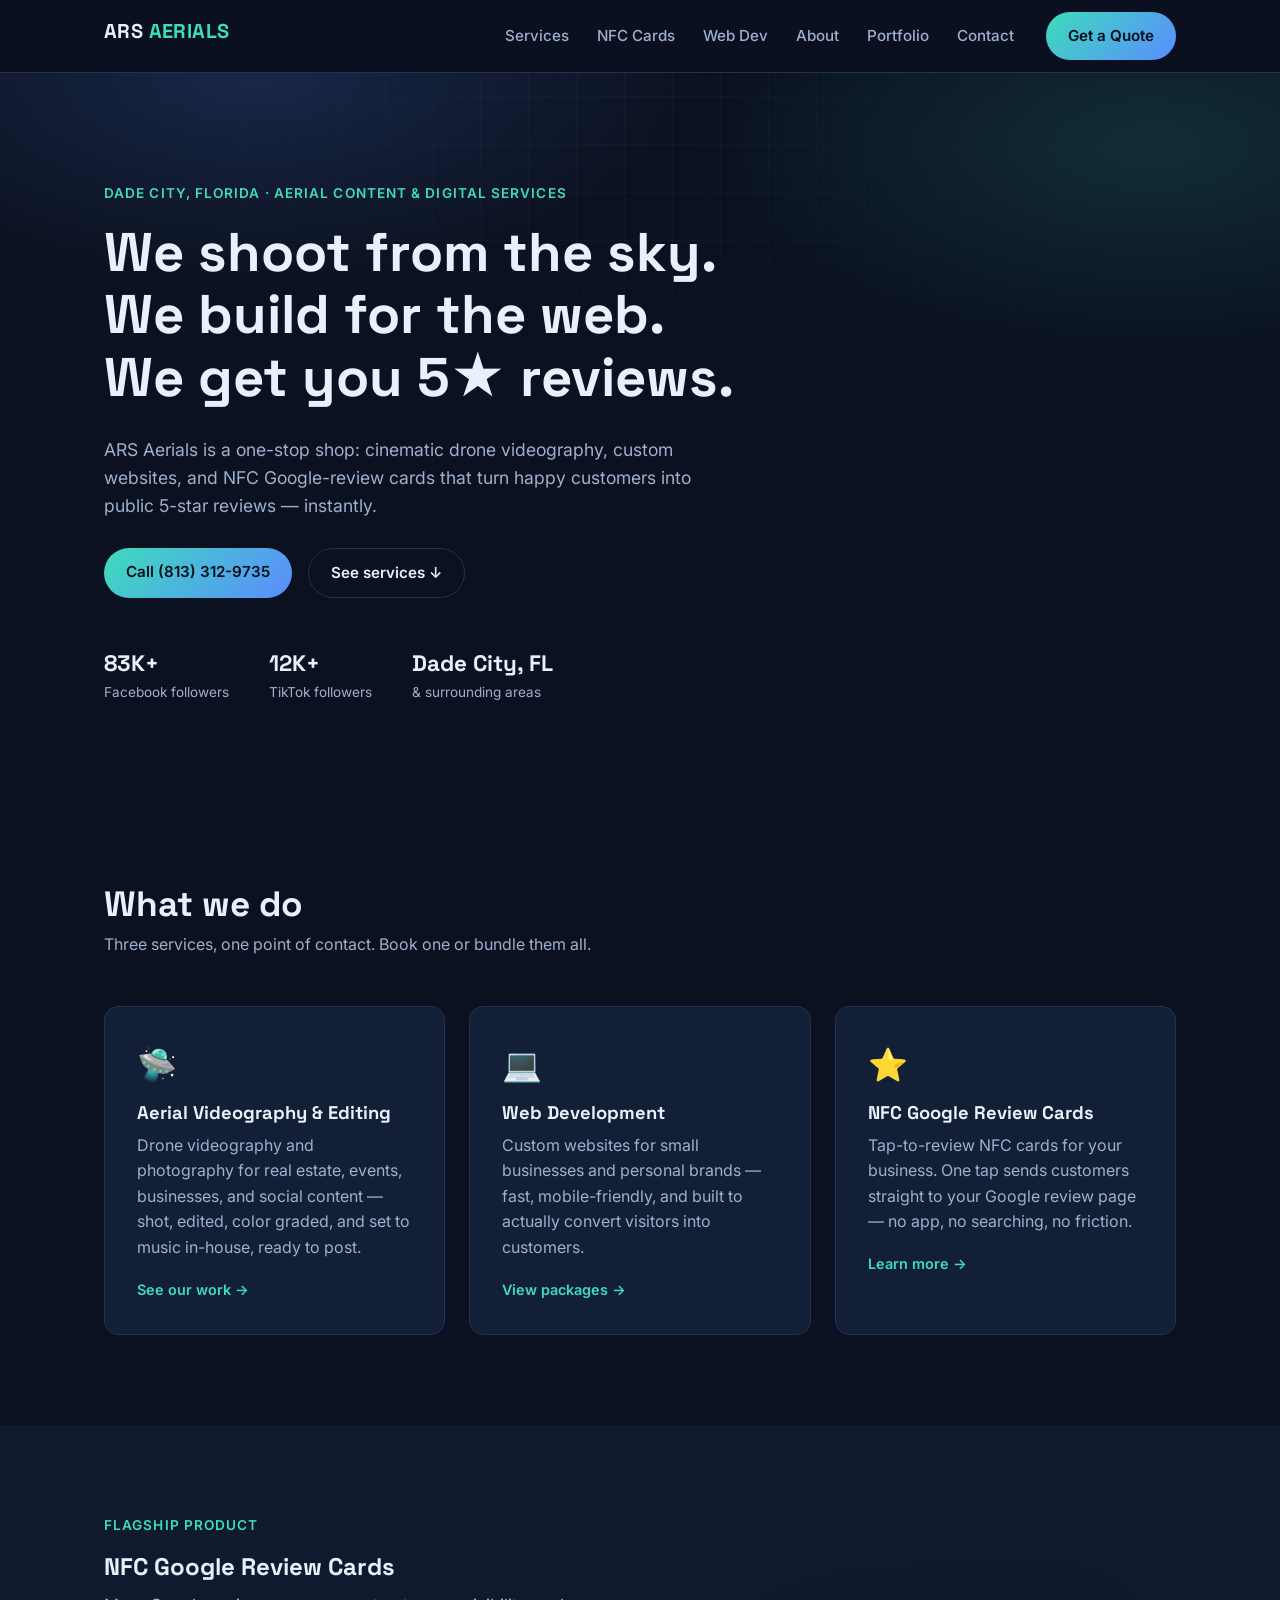
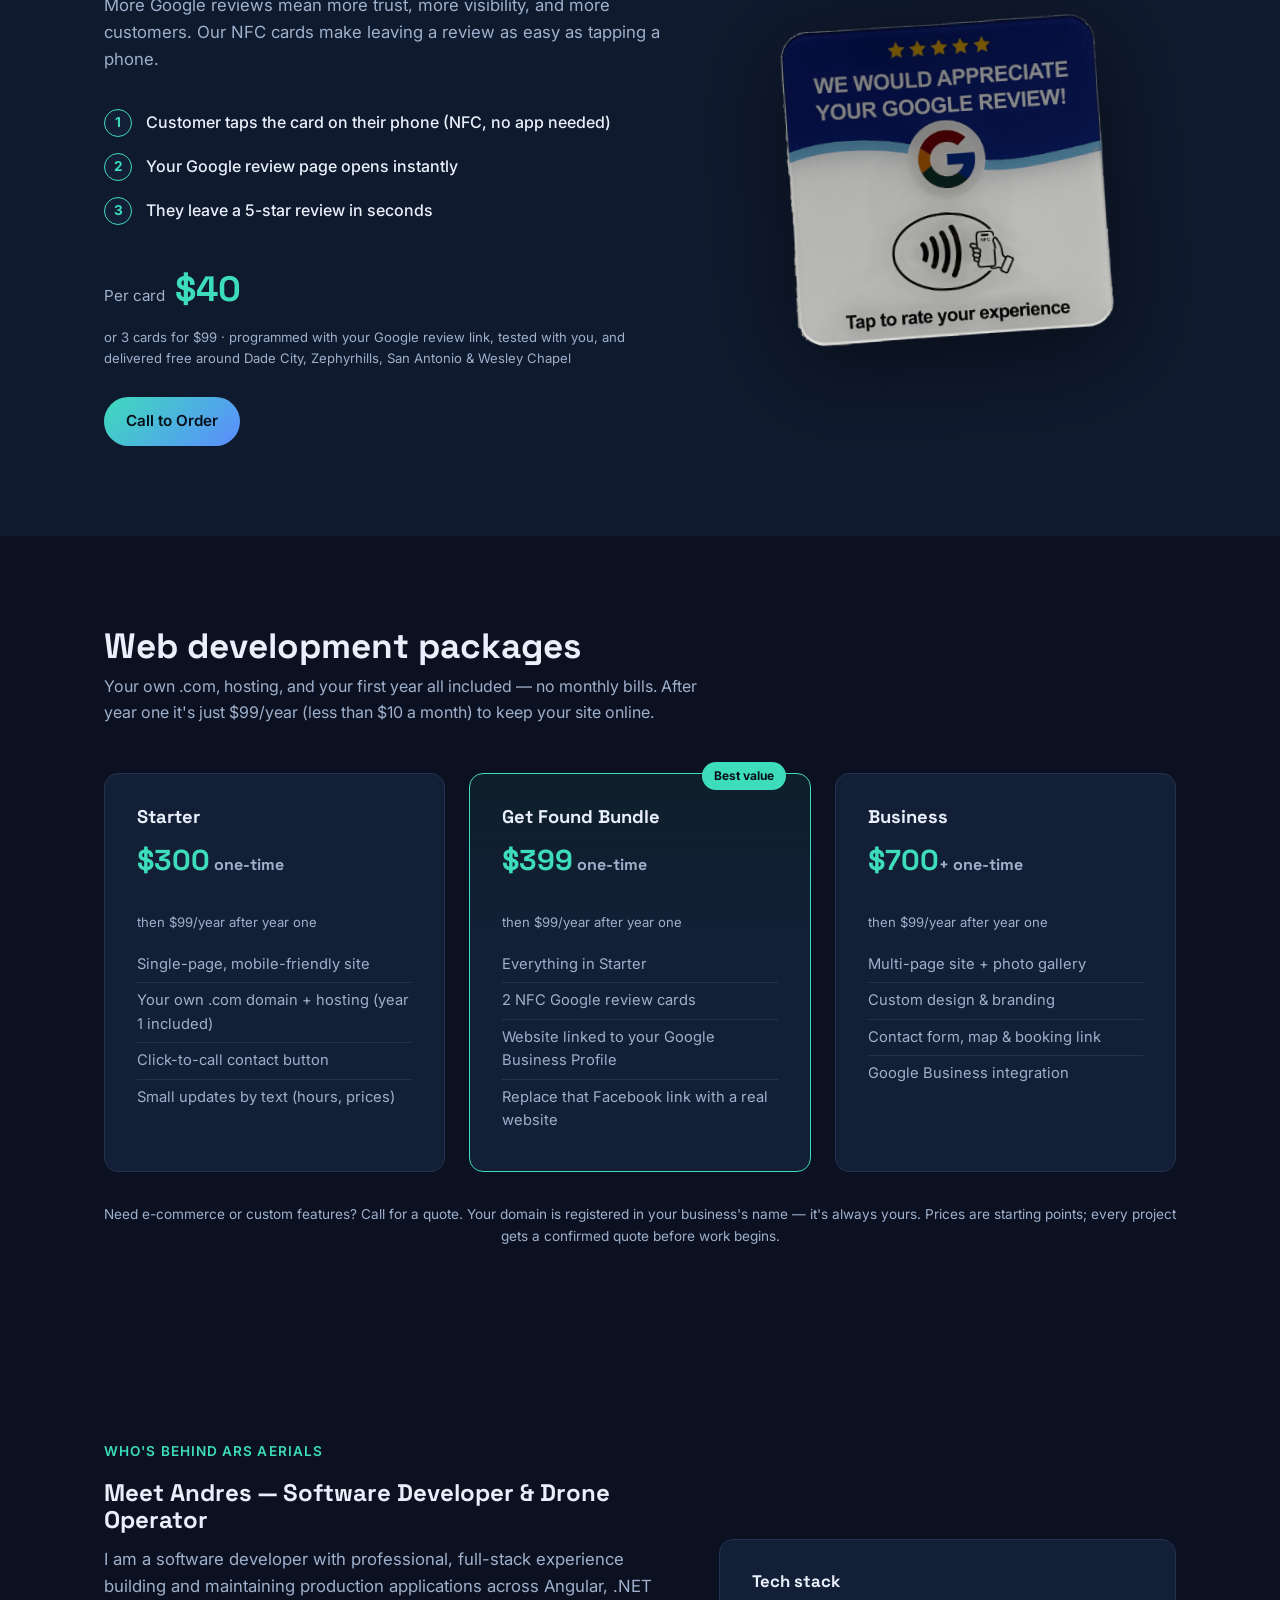
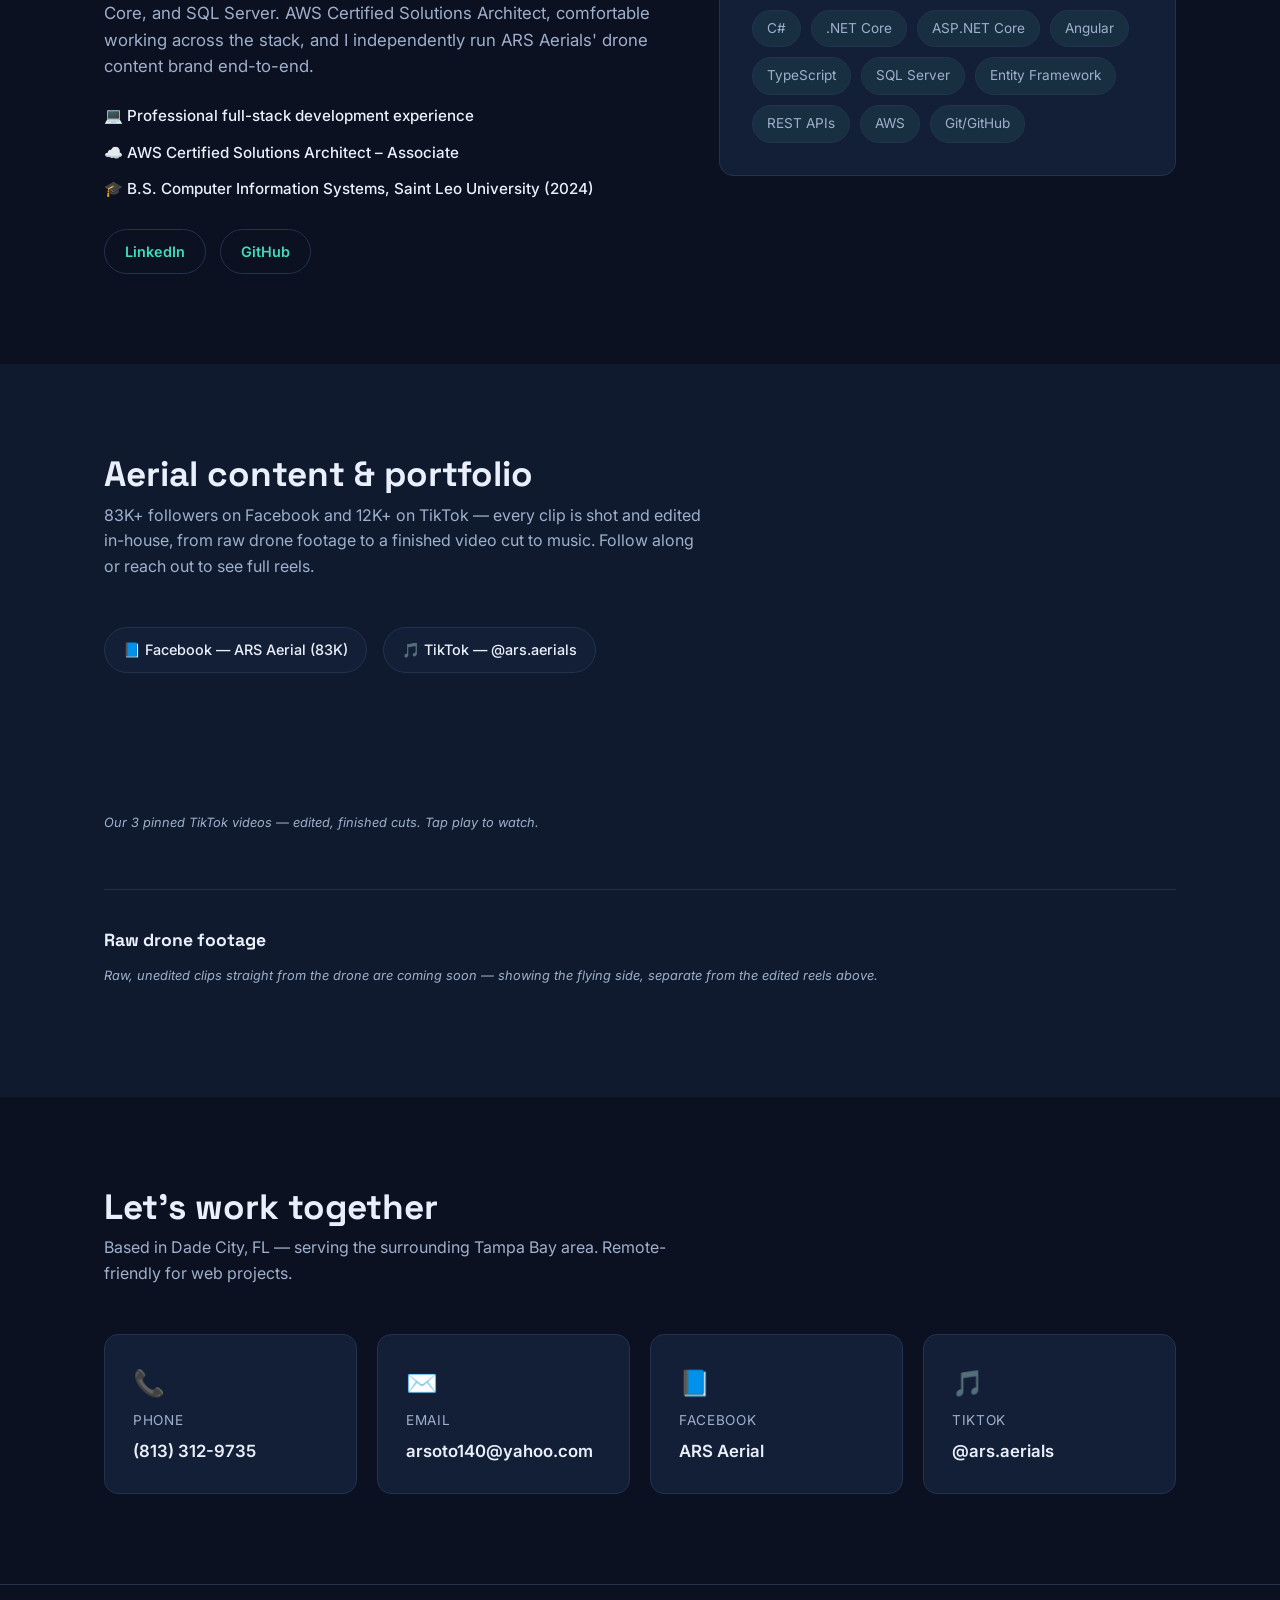
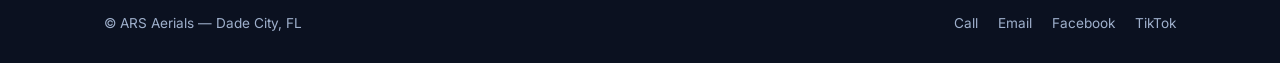
==== commit 65ff0bdd: "Raise NFC review card price to $40, add 3-for-$99 bundle Online sellers charge about $20-35 for a pl" ====
--- a/index.html
+++ b/index.html
@@ -97,9 +97,9 @@
         </ol>
 
         <div class="price-tag">
-          <span class="price-from">Starting at</span>
-          <span class="price-value">$25</span>
-          <span class="price-note">price depends on card style &amp; quantity — final quote confirmed before you order</span>
+          <span class="price-from">Per card</span>
+          <span class="price-value">$40</span>
+          <span class="price-note">or 3 cards for $99 · programmed with your Google review link, tested with you, and delivered free around Dade City, Zephyrhills, San Antonio &amp; Wesley Chapel</span>
         </div>
 
         <a href="tel:+18133129735" class="btn btn-primary">Call to Order</a>
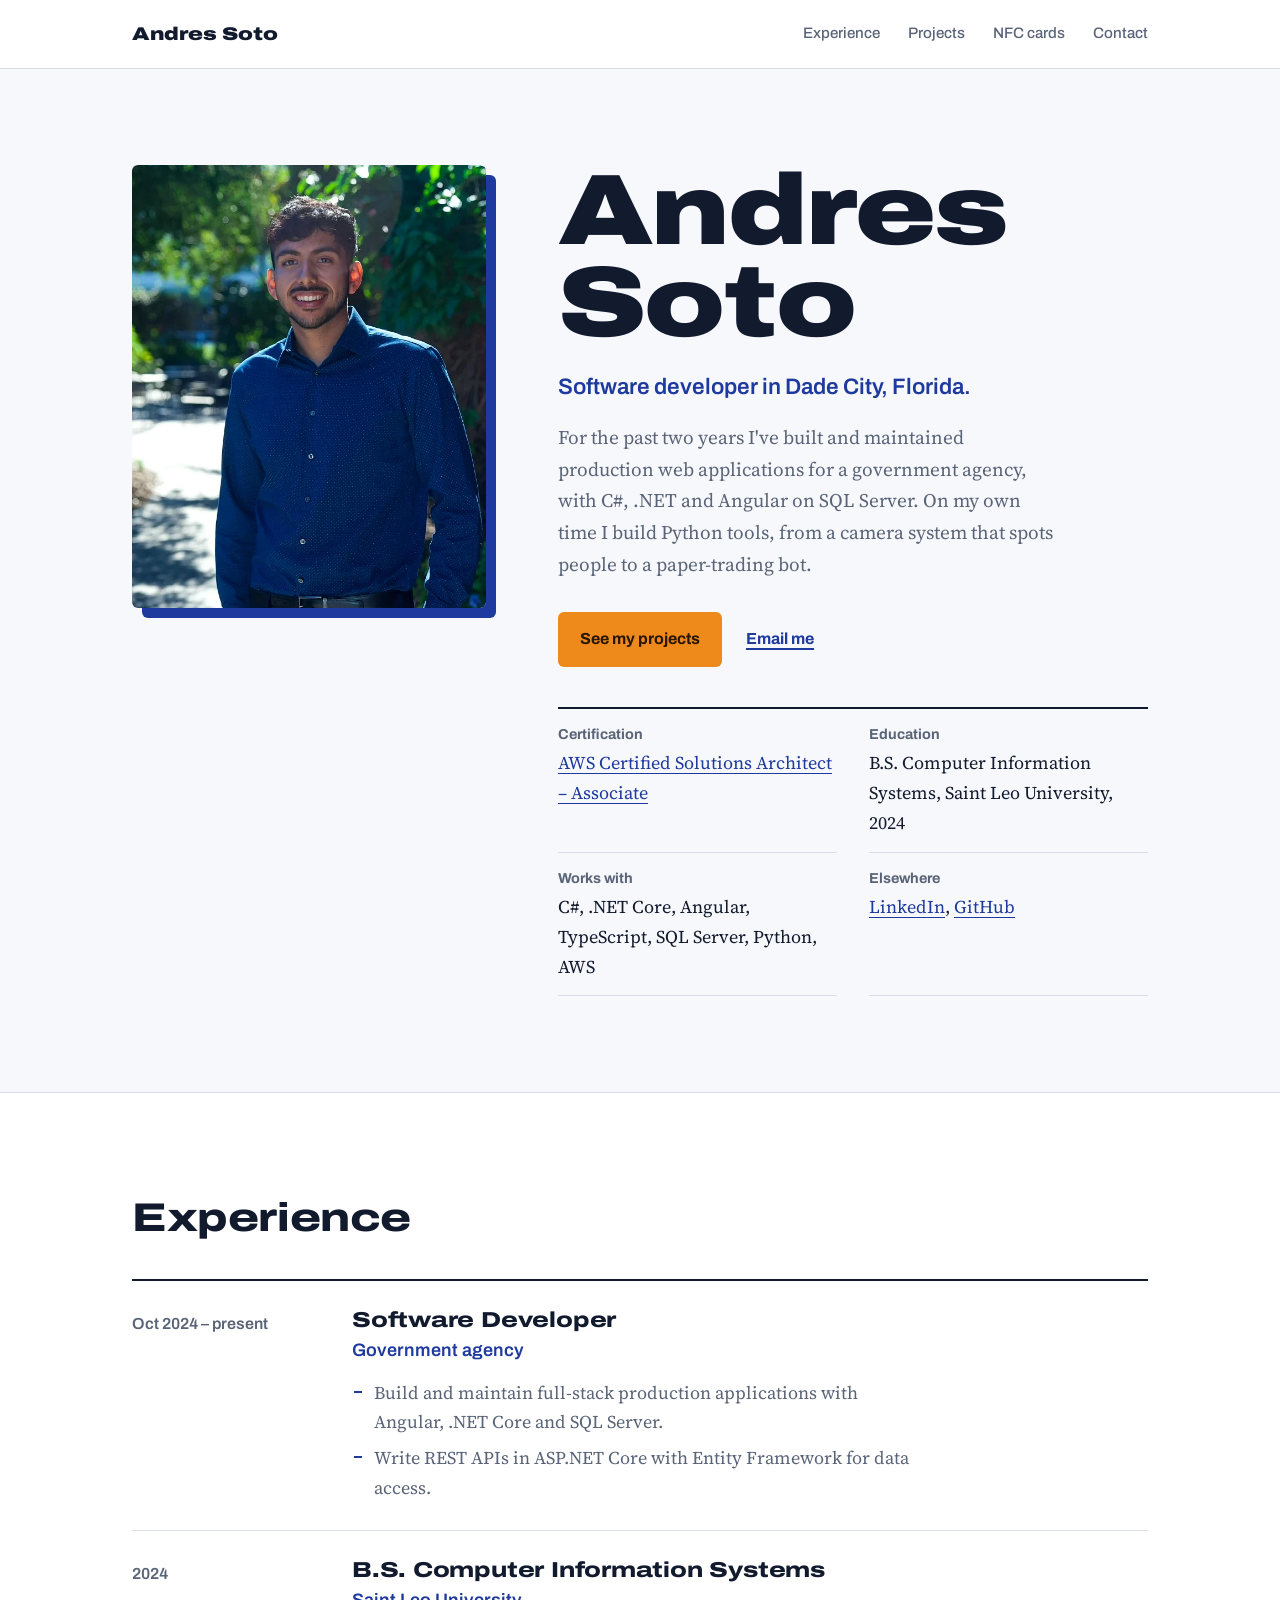
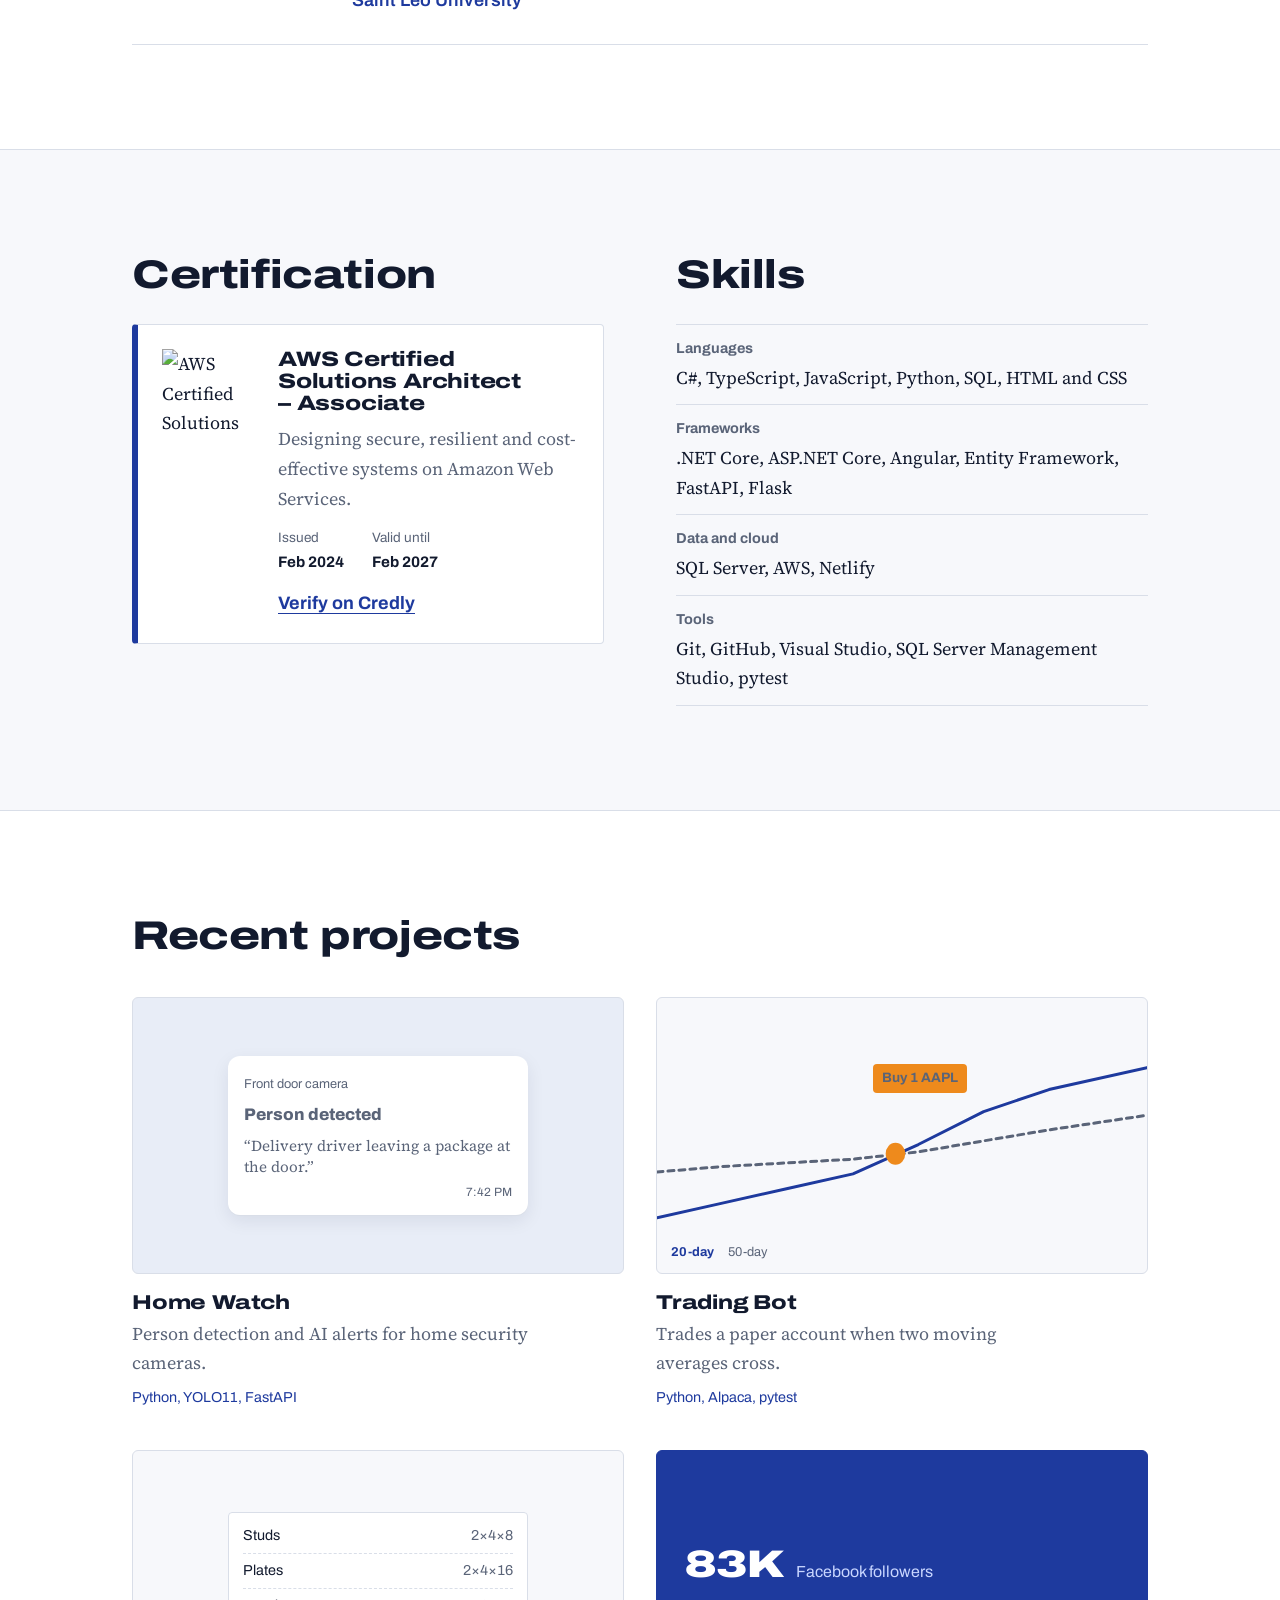
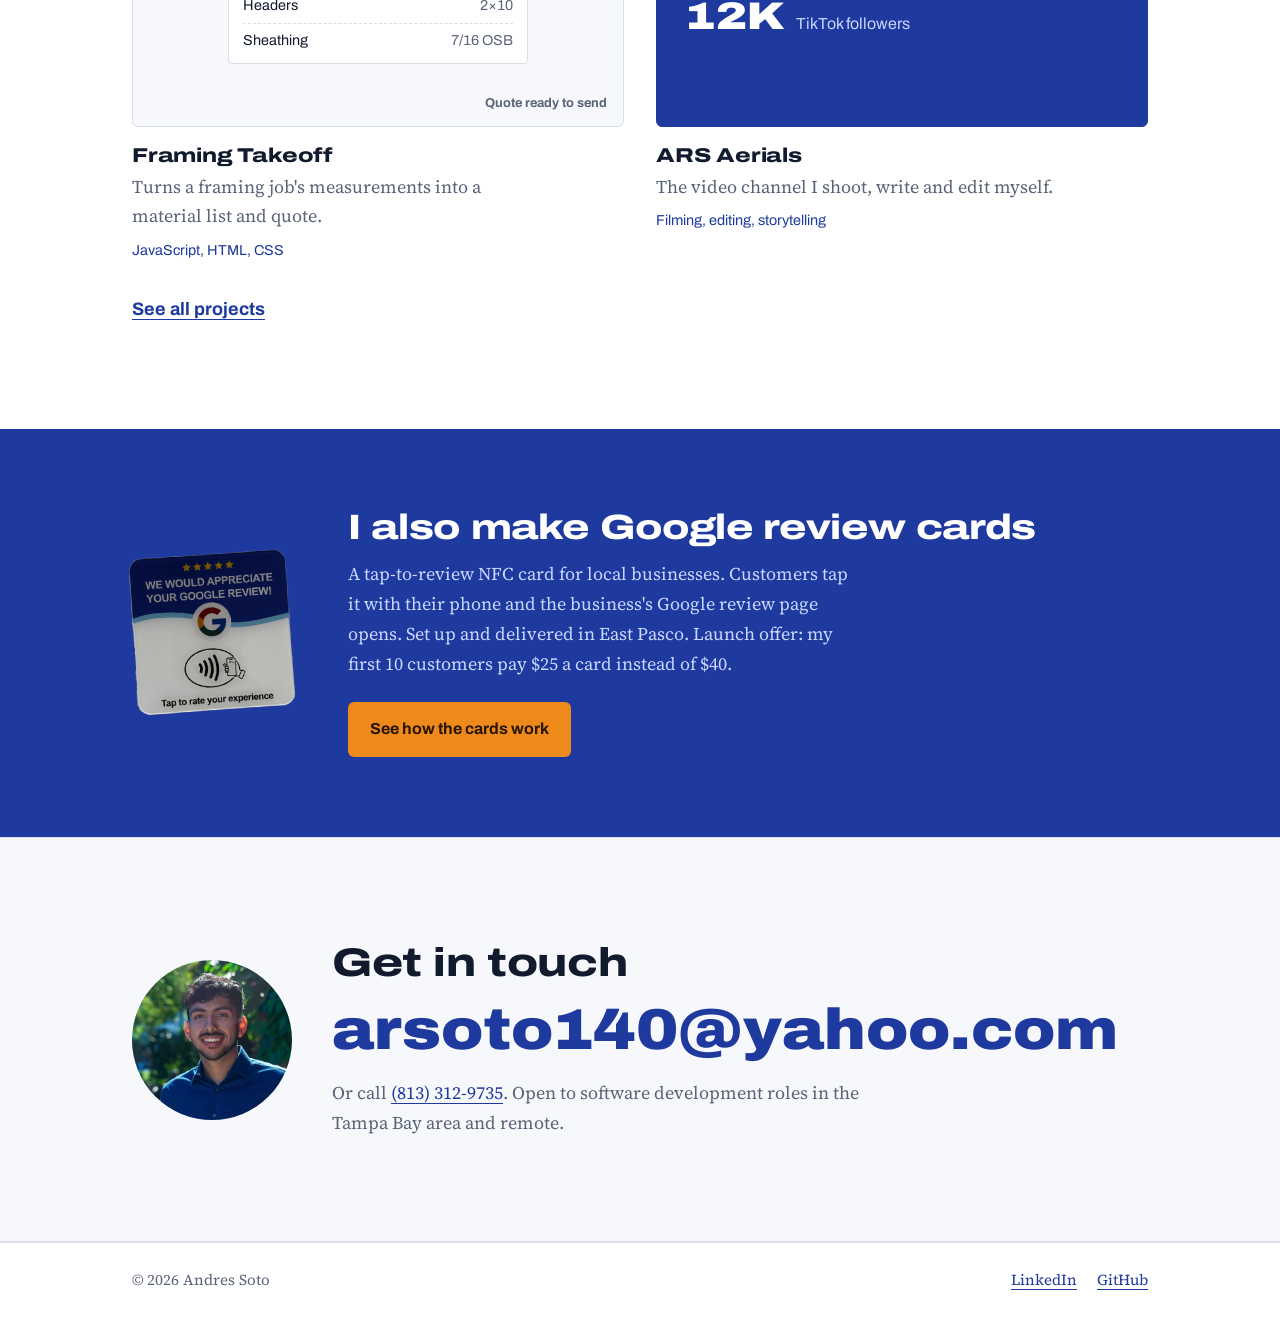
==== commit c2246a61: "Turn the site into a résumé with projects and an NFC card page The site now presents Andres as a sof" ====
--- a/index.html
+++ b/index.html
@@ -3,245 +3,227 @@
 <head>
 <meta charset="UTF-8">
 <meta name="viewport" content="width=device-width, initial-scale=1.0">
-<title>ARS Aerials | Drone Content, Web Development &amp; NFC Google Review Cards</title>
-<meta name="description" content="ARS Aerials — aerial drone videography, web development, and NFC Google review cards. Based in Dade City, FL.">
-<link rel="icon" href="data:image/svg+xml,<svg xmlns=%22http://www.w3.org/2000/svg%22 viewBox=%220 0 100 100%22><text y=%22.9em%22 font-size=%2290%22>🛸</text></svg>">
+<title>Andres Soto | Software Developer</title>
+<meta name="description" content="Andres Soto, software developer in Dade City, Florida, with two years of full-stack C#, .NET, Angular and SQL Server work for a government agency. AWS Certified Solutions Architect – Associate.">
+<link rel="icon" href="data:image/svg+xml,<svg xmlns=%22http://www.w3.org/2000/svg%22 viewBox=%220 0 100 100%22><rect width=%22100%22 height=%22100%22 rx=%2218%22 fill=%22%231e3a9e%22/><text x=%2250%22 y=%2268%22 font-size=%2252%22 font-family=%22Arial%22 font-weight=%22900%22 fill=%22white%22 text-anchor=%22middle%22>AS</text></svg>">
+<meta property="og:title" content="Andres Soto | Software Developer">
+<meta property="og:description" content="Full-stack C#, .NET and Angular developer in Dade City, Florida. AWS Certified Solutions Architect – Associate.">
+<meta property="og:image" content="https://andressotocloud.com/images/andres-portrait.jpg">
+<meta property="og:url" content="https://andressotocloud.com/">
+<meta property="og:type" content="profile">
 <link rel="preconnect" href="https://fonts.googleapis.com">
 <link rel="preconnect" href="https://fonts.gstatic.com" crossorigin>
-<link href="https://fonts.googleapis.com/css2?family=Space+Grotesk:wght@500;600;700&family=Inter:wght@400;500;600&display=swap" rel="stylesheet">
+<link href="https://fonts.googleapis.com/css2?family=Archivo:wdth,wght@62..125,400..900&family=Source+Serif+4:ital,opsz,wght@0,8..60,400;0,8..60,600;1,8..60,400&display=swap" rel="stylesheet">
 <link rel="stylesheet" href="css/style.css">
 </head>
 <body>
 
-<div class="grid-overlay" aria-hidden="true"></div>
-
 <header class="site-header" id="top">
-  <div class="container nav-wrap">
-    <a href="#top" class="logo">ARS <span>AERIALS</span></a>
-    <nav class="nav-links" id="navLinks">
-      <a href="#services">Services</a>
-      <a href="#nfc">NFC Cards</a>
-      <a href="#webdev">Web Dev</a>
-      <a href="#about">About</a>
-      <a href="#portfolio">Portfolio</a>
+  <div class="wrap nav-wrap">
+    <a href="index.html" class="logo">Andres Soto</a>
+    <nav class="nav-links" id="navLinks" aria-label="Main">
+      <a href="#experience">Experience</a>
+      <a href="projects.html">Projects</a>
+      <a href="nfc.html">NFC cards</a>
       <a href="#contact">Contact</a>
     </nav>
-    <a href="tel:+18133129735" class="btn btn-primary nav-cta">Get a Quote</a>
-    <button class="nav-toggle" id="navToggle" aria-label="Toggle menu" aria-expanded="false">
-      <span></span><span></span><span></span>
+    <button class="nav-toggle" id="navToggle" aria-label="Open menu" aria-expanded="false" aria-controls="navLinks">
+      <span></span><span></span>
     </button>
   </div>
 </header>
 
 <main>
 
-  <!-- HERO -->
   <section class="hero">
-    <div class="container hero-inner">
-      <p class="eyebrow">Dade City, Florida &middot; Aerial Content &amp; Digital Services</p>
-      <h1>We shoot from the sky. <br>We build for the web. <br>We get you 5&#9733; reviews.</h1>
-      <p class="hero-sub">ARS Aerials is a one-stop shop: cinematic drone videography, custom websites, and NFC Google-review cards that turn happy customers into public 5-star reviews — instantly.</p>
-      <div class="hero-actions">
-        <a href="tel:+18133129735" class="btn btn-primary">Call (813) 312-9735</a>
-        <a href="#services" class="btn btn-ghost">See services ↓</a>
-      </div>
-      <div class="hero-stats">
-        <div><strong>83K+</strong><span>Facebook followers</span></div>
-        <div><strong>12K+</strong><span>TikTok followers</span></div>
-        <div><strong>Dade City, FL</strong><span>&amp; surrounding areas</span></div>
-      </div>
-    </div>
-  </section>
-
-  <!-- SERVICES OVERVIEW -->
-  <section class="section" id="services">
-    <div class="container">
-      <h2 class="section-title">What we do</h2>
-      <p class="section-sub">Three services, one point of contact. Book one or bundle them all.</p>
-
-      <div class="cards-3">
-        <div class="card">
-          <div class="card-icon">🛸</div>
-          <h3>Aerial Videography &amp; Editing</h3>
-          <p>Drone videography and photography for real estate, events, businesses, and social content — shot, edited, color graded, and set to music in-house, ready to post.</p>
-          <a href="#portfolio" class="card-link">See our work →</a>
-        </div>
-        <div class="card">
-          <div class="card-icon">💻</div>
-          <h3>Web Development</h3>
-          <p>Custom websites for small businesses and personal brands — fast, mobile-friendly, and built to actually convert visitors into customers.</p>
-          <a href="#webdev" class="card-link">View packages →</a>
-        </div>
-        <div class="card">
-          <div class="card-icon">⭐</div>
-          <h3>NFC Google Review Cards</h3>
-          <p>Tap-to-review NFC cards for your business. One tap sends customers straight to your Google review page — no app, no searching, no friction.</p>
-          <a href="#nfc" class="card-link">Learn more →</a>
-        </div>
-      </div>
-    </div>
-  </section>
-
-  <!-- NFC CARDS FEATURE -->
-  <section class="section section-alt" id="nfc">
-    <div class="container two-col">
-      <div>
-        <p class="eyebrow">Flagship product</p>
-        <h2>NFC Google Review Cards</h2>
-        <p class="lead">More Google reviews mean more trust, more visibility, and more customers. Our NFC cards make leaving a review as easy as tapping a phone.</p>
-
-        <ol class="steps">
-          <li><span>1</span> Customer taps the card on their phone (NFC, no app needed)</li>
-          <li><span>2</span> Your Google review page opens instantly</li>
-          <li><span>3</span> They leave a 5-star review in seconds</li>
-        </ol>
-
-        <div class="price-tag">
-          <span class="price-from">Per card</span>
-          <span class="price-value">$40</span>
-          <span class="price-note">or 3 cards for $99 · programmed with your Google review link, tested with you, and delivered free around Dade City, Zephyrhills, San Antonio &amp; Wesley Chapel</span>
-        </div>
-
-        <a href="tel:+18133129735" class="btn btn-primary">Call to Order</a>
-      </div>
-      <div class="nfc-visual">
-        <img src="images/nfc-review-card.png" alt="NFC Google review card — tap to rate your experience" class="nfc-card-photo">
-      </div>
-    </div>
-  </section>
-
-  <!-- WEB DEV PACKAGES -->
-  <section class="section" id="webdev">
-    <div class="container">
-      <h2 class="section-title">Web development packages</h2>
-      <p class="section-sub">Your own .com, hosting, and your first year all included — no monthly bills. After year one it's just $99/year (less than $10 a month) to keep your site online.</p>
-
-      <div class="cards-3">
-        <div class="card">
-          <h3>Starter</h3>
-          <p class="price-value small">$300<span> one-time</span></p>
-          <p class="price-note">then $99/year after year one</p>
-          <ul class="feature-list">
-            <li>Single-page, mobile-friendly site</li>
-            <li>Your own .com domain + hosting (year 1 included)</li>
-            <li>Click-to-call contact button</li>
-            <li>Small updates by text (hours, prices)</li>
-          </ul>
-        </div>
-        <div class="card card-highlight">
-          <span class="badge">Best value</span>
-          <h3>Get Found Bundle</h3>
-          <p class="price-value small">$399<span> one-time</span></p>
-          <p class="price-note">then $99/year after year one</p>
-          <ul class="feature-list">
-            <li>Everything in Starter</li>
-            <li>2 NFC Google review cards</li>
-            <li>Website linked to your Google Business Profile</li>
-            <li>Replace that Facebook link with a real website</li>
-          </ul>
-        </div>
-        <div class="card">
-          <h3>Business</h3>
-          <p class="price-value small">$700<span>+ one-time</span></p>
-          <p class="price-note">then $99/year after year one</p>
-          <ul class="feature-list">
-            <li>Multi-page site + photo gallery</li>
-            <li>Custom design &amp; branding</li>
-            <li>Contact form, map &amp; booking link</li>
-            <li>Google Business integration</li>
-          </ul>
-        </div>
-      </div>
-      <p class="price-disclaimer">Need e-commerce or custom features? Call for a quote. Your domain is registered in your business's name — it's always yours. Prices are starting points; every project gets a confirmed quote before work begins.</p>
-    </div>
-  </section>
-
-  <!-- ABOUT -->
-  <section class="section" id="about">
-    <div class="container two-col">
-      <div>
-        <p class="eyebrow">Who's behind ARS Aerials</p>
-        <h2>Meet Andres — Software Developer &amp; Drone Operator</h2>
-        <p class="lead">I am a software developer with professional, full-stack experience building and maintaining production applications across Angular, .NET Core, and SQL Server. AWS Certified Solutions Architect, comfortable working across the stack, and I independently run ARS Aerials' drone content brand end-to-end.</p>
-
-        <div class="about-highlights">
-          <div class="highlight-item">💻 Professional full-stack development experience</div>
-          <div class="highlight-item">☁️ AWS Certified Solutions Architect – Associate</div>
-          <div class="highlight-item">🎓 B.S. Computer Information Systems, Saint Leo University (2024)</div>
-        </div>
-
-        <div class="about-links">
-          <a href="https://www.linkedin.com/in/andres-soto140" target="_blank" rel="noopener">LinkedIn</a>
-          <a href="https://github.com/andressoto140" target="_blank" rel="noopener">GitHub</a>
-        </div>
-      </div>
-
-      <div class="skills-panel">
-        <h3>Tech stack</h3>
-        <div class="skill-tags">
-          <span>C#</span><span>.NET Core</span><span>ASP.NET Core</span><span>Angular</span>
-          <span>TypeScript</span><span>SQL Server</span><span>Entity Framework</span>
-          <span>REST APIs</span><span>AWS</span><span>Git/GitHub</span>
-        </div>
-      </div>
-    </div>
-  </section>
-
-  <!-- PORTFOLIO -->
-  <section class="section section-alt" id="portfolio">
-    <div class="container">
-      <h2 class="section-title">Aerial content &amp; portfolio</h2>
-      <p class="section-sub">83K+ followers on Facebook and 12K+ on TikTok — every clip is shot and edited in-house, from raw drone footage to a finished video cut to music. Follow along or reach out to see full reels.</p>
-      <div class="social-row">
-        <a href="https://www.facebook.com/people/ARS-Aerial/61571618784319/" target="_blank" rel="noopener" class="social-pill">📘 Facebook — ARS Aerial (83K)</a>
-        <a href="https://www.tiktok.com/@ars.aerials" target="_blank" rel="noopener" class="social-pill">🎵 TikTok — @ars.aerials</a>
-      </div>
-      <div class="portfolio-grid">
-        <blockquote class="tiktok-embed" cite="https://www.tiktok.com/@ars.aerials/video/7588570403388312863" data-video-id="7588570403388312863" style="max-width: 325px;min-width: 325px;"><section></section></blockquote>
-        <blockquote class="tiktok-embed" cite="https://www.tiktok.com/@ars.aerials/video/7581514598818368799" data-video-id="7581514598818368799" style="max-width: 325px;min-width: 325px;"><section></section></blockquote>
-        <blockquote class="tiktok-embed" cite="https://www.tiktok.com/@ars.aerials/video/7567537781476461854" data-video-id="7567537781476461854" style="max-width: 325px;min-width: 325px;"><section></section></blockquote>
-      </div>
-      <script async src="https://www.tiktok.com/embed.js"></script>
-      <p class="portfolio-note">Our 3 pinned TikTok videos — edited, finished cuts. Tap play to watch.</p>
-
-      <!-- RAW FOOTAGE: placeholder for upcoming raw drone clips (before/unedited) -->
-      <div class="raw-footage-block">
-        <h3>Raw drone footage</h3>
-        <p class="portfolio-note">Raw, unedited clips straight from the drone are coming soon — showing the flying side, separate from the edited reels above.</p>
-        <div class="raw-footage-grid" id="rawFootageGrid">
-          <!-- <video controls playsinline src="videos/raw-clip-1.mp4" poster="images/raw-clip-1-poster.jpg"></video> -->
-        </div>
+    <div class="wrap hero-grid">
+      <picture class="portrait">
+        <source srcset="images/andres-portrait.webp" type="image/webp">
+        <img src="images/andres-portrait.jpg" alt="Andres Soto smiling outdoors in a navy dress shirt" width="640" height="800" fetchpriority="high">
+      </picture>
+
+      <div class="hero-copy">
+        <h1>Andres Soto</h1>
+        <p class="hero-role">Software developer in Dade City, Florida.</p>
+        <p class="hero-sub">For the past two years I've built and maintained production web applications for a government agency, with C#, .NET and Angular on SQL Server. On my own time I build Python tools, from a camera system that spots people to a paper-trading bot.</p>
+        <div class="hero-actions">
+          <a href="projects.html" class="btn btn-primary">See my projects</a>
+          <a href="mailto:arsoto140@yahoo.com" class="btn btn-plain">Email me</a>
+        </div>
+
+      <dl class="glance">
+        <div>
+          <dt>Certification</dt>
+          <dd><a href="https://www.credly.com/badges/eb665e07-1e9d-46e1-b83c-ad2290779e7a/public_url" target="_blank" rel="noopener">AWS Certified Solutions Architect – Associate</a></dd>
+        </div>
+        <div>
+          <dt>Education</dt>
+          <dd>B.S. Computer Information Systems, Saint Leo University, 2024</dd>
+        </div>
+        <div>
+          <dt>Works with</dt>
+          <dd>C#, .NET Core, Angular, TypeScript, SQL Server, Python, AWS</dd>
+        </div>
+        <div>
+          <dt>Elsewhere</dt>
+          <dd><a href="https://www.linkedin.com/in/andres-soto140" target="_blank" rel="noopener">LinkedIn</a>, <a href="https://github.com/andressoto140" target="_blank" rel="noopener">GitHub</a></dd>
+        </div>
+      </dl>
+      </div>
+    </div>
+  </section>
+
+  <!-- EXPERIENCE -->
+  <section class="section" id="experience">
+    <div class="wrap">
+      <h2>Experience</h2>
+
+      <ol class="timeline">
+        <!-- Employer intentionally not listed. -->
+        <li class="job">
+          <p class="job-when">Oct 2024 – present</p>
+          <div class="job-body">
+            <h3>Software Developer</h3>
+            <p class="job-where">Government agency</p>
+            <ul class="job-points">
+              <li>Build and maintain full-stack production applications with Angular, .NET Core and SQL Server.</li>
+              <li>Write REST APIs in ASP.NET Core with Entity Framework for data access.</li>
+            </ul>
+          </div>
+        </li>
+
+        <li class="job">
+          <p class="job-when">2024</p>
+          <div class="job-body">
+            <h3>B.S. Computer Information Systems</h3>
+            <p class="job-where">Saint Leo University</p>
+          </div>
+        </li>
+      </ol>
+    </div>
+  </section>
+
+  <!-- CERTIFICATION + SKILLS -->
+  <section class="section section-tint">
+    <div class="wrap two-up">
+      <div>
+        <h2>Certification</h2>
+        <div class="cert">
+          <img class="cert-badge" src="https://images.credly.com/size/340x340/images/0e284c3f-5164-4b21-8660-0d84737941bc/image.png" alt="AWS Certified Solutions Architect – Associate badge" width="120" height="120" loading="lazy">
+          <div>
+            <h3>AWS Certified Solutions Architect – Associate</h3>
+            <p>Designing secure, resilient and cost-effective systems on Amazon Web Services.</p>
+            <dl class="cert-dates">
+              <div><dt>Issued</dt><dd>Feb 2024</dd></div>
+              <div><dt>Valid until</dt><dd>Feb 2027</dd></div>
+            </dl>
+            <a href="https://www.credly.com/badges/eb665e07-1e9d-46e1-b83c-ad2290779e7a/public_url" target="_blank" rel="noopener">Verify on Credly</a>
+          </div>
+        </div>
+      </div>
+      <div>
+        <h2>Skills</h2>
+        <dl class="skills">
+          <div><dt>Languages</dt><dd>C#, TypeScript, JavaScript, Python, SQL, HTML and CSS</dd></div>
+          <div><dt>Frameworks</dt><dd>.NET Core, ASP.NET Core, Angular, Entity Framework, FastAPI, Flask</dd></div>
+          <div><dt>Data and cloud</dt><dd>SQL Server, AWS, Netlify</dd></div>
+          <div><dt>Tools</dt><dd>Git, GitHub, Visual Studio, SQL Server Management Studio, pytest</dd></div>
+        </dl>
+      </div>
+    </div>
+  </section>
+
+  <!-- PROJECT TEASER -->
+  <section class="section">
+    <div class="wrap">
+      <h2>Recent projects</h2>
+      <ul class="previews">
+        <li>
+          <a class="preview" href="projects.html#home-watch">
+            <!-- Illustration of a Home Watch alert as it arrives in Telegram -->
+            <div class="preview-art art-alert" aria-hidden="true">
+              <div class="alert">
+                <p class="alert-from">Front door camera</p>
+                <p class="alert-title">Person detected</p>
+                <p class="alert-text">“Delivery driver leaving a package at the door.”</p>
+                <p class="alert-time">7:42 PM</p>
+              </div>
+            </div>
+            <h3>Home Watch</h3>
+            <p>Person detection and AI alerts for home security cameras.</p>
+            <p class="preview-stack">Python, YOLO11, FastAPI</p>
+          </a>
+        </li>
+        <li>
+          <a class="preview" href="projects.html#trading-bot">
+            <!-- Illustration of a 20/50-day moving-average crossover -->
+            <div class="preview-art art-chart" aria-hidden="true">
+              <svg viewBox="0 0 300 150" preserveAspectRatio="none">
+                <polyline class="line-slow" points="0,95 40,92 80,90 120,88 160,84 200,78 240,72 300,64"/>
+                <polyline class="line-fast" points="0,120 40,112 80,104 120,96 160,80 200,62 240,50 300,38"/>
+                <circle class="cross" cx="146" cy="85" r="6"/>
+              </svg>
+              <p class="chart-tag">Buy 1 AAPL</p>
+              <p class="chart-legend"><span class="key-fast">20-day</span> <span class="key-slow">50-day</span></p>
+            </div>
+            <h3>Trading Bot</h3>
+            <p>Trades a paper account when two moving averages cross.</p>
+            <p class="preview-stack">Python, Alpaca, pytest</p>
+          </a>
+        </li>
+        <li>
+          <a class="preview" href="projects.html#framing-estimator">
+            <!-- Illustration of a Framing Takeoff material list -->
+            <div class="preview-art art-quote" aria-hidden="true">
+              <ul class="quote">
+                <li><span>Studs</span><span>2×4×8</span></li>
+                <li><span>Plates</span><span>2×4×16</span></li>
+                <li><span>Headers</span><span>2×10</span></li>
+                <li><span>Sheathing</span><span>7/16 OSB</span></li>
+              </ul>
+              <p class="quote-ready">Quote ready to send</p>
+            </div>
+            <h3>Framing Takeoff</h3>
+            <p>Turns a framing job's measurements into a material list and quote.</p>
+            <p class="preview-stack">JavaScript, HTML, CSS</p>
+          </a>
+        </li>
+        <li>
+          <a class="preview" href="projects.html#ars-aerials">
+            <div class="preview-art art-reach" aria-hidden="true">
+              <p><strong>83K</strong> Facebook followers</p>
+              <p><strong>12K</strong> TikTok followers</p>
+            </div>
+            <h3>ARS Aerials</h3>
+            <p>The video channel I shoot, write and edit myself.</p>
+            <p class="preview-stack">Filming, editing, storytelling</p>
+          </a>
+        </li>
+      </ul>
+      <p class="more"><a href="projects.html">See all projects</a></p>
+    </div>
+  </section>
+
+  <!-- NFC SIDE BUSINESS -->
+  <section class="nfc-band" aria-labelledby="nfcTitle">
+    <div class="wrap nfc-band-grid">
+      <img src="images/nfc-review-card.png" alt="" width="160" height="160" loading="lazy">
+      <div>
+        <h2 id="nfcTitle">I also make Google review cards</h2>
+        <p>A tap-to-review NFC card for local businesses. Customers tap it with their phone and the business's Google review page opens. Set up and delivered in East Pasco. Launch offer: my first 10 customers pay $25 a card instead of $40.</p>
+        <a href="nfc.html" class="btn btn-primary">See how the cards work</a>
       </div>
     </div>
   </section>
 
   <!-- CONTACT -->
-  <section class="section" id="contact">
-    <div class="container">
-      <h2 class="section-title">Let's work together</h2>
-      <p class="section-sub">Based in Dade City, FL — serving the surrounding Tampa Bay area. Remote-friendly for web projects.</p>
-
-      <div class="contact-grid">
-        <a href="tel:+18133129735" class="contact-card">
-          <span class="contact-icon">📞</span>
-          <span class="contact-label">Phone</span>
-          <span class="contact-value">(813) 312-9735</span>
-        </a>
-        <a href="mailto:arsoto140@yahoo.com" class="contact-card">
-          <span class="contact-icon">✉️</span>
-          <span class="contact-label">Email</span>
-          <span class="contact-value">arsoto140@yahoo.com</span>
-        </a>
-        <a href="https://www.facebook.com/people/ARS-Aerial/61571618784319/" target="_blank" rel="noopener" class="contact-card">
-          <span class="contact-icon">📘</span>
-          <span class="contact-label">Facebook</span>
-          <span class="contact-value">ARS Aerial</span>
-        </a>
-        <a href="https://www.tiktok.com/@ars.aerials" target="_blank" rel="noopener" class="contact-card">
-          <span class="contact-icon">🎵</span>
-          <span class="contact-label">TikTok</span>
-          <span class="contact-value">@ars.aerials</span>
-        </a>
+  <section class="section section-tint" id="contact">
+    <div class="wrap contact">
+      <img class="contact-photo" src="images/andres-headshot.webp" alt="" width="440" height="440" loading="lazy">
+      <div>
+        <h2>Get in touch</h2>
+        <a href="mailto:arsoto140@yahoo.com" class="contact-big">arsoto140@yahoo.com</a>
+        <p class="contact-line">Or call <a href="tel:+18133129735">(813) 312-9735</a>. Open to software development roles in the Tampa Bay area and remote.</p>
       </div>
     </div>
   </section>
@@ -249,14 +231,12 @@
 </main>
 
 <footer class="site-footer">
-  <div class="container footer-inner">
-    <span>&copy; <span id="year"></span> ARS Aerials — Dade City, FL</span>
-    <span class="footer-links">
-      <a href="tel:+18133129735">Call</a>
-      <a href="mailto:arsoto140@yahoo.com">Email</a>
-      <a href="https://www.facebook.com/people/ARS-Aerial/61571618784319/" target="_blank" rel="noopener">Facebook</a>
-      <a href="https://www.tiktok.com/@ars.aerials" target="_blank" rel="noopener">TikTok</a>
-    </span>
+  <div class="wrap footer-inner">
+    <p>&copy; <span id="year"></span> Andres Soto</p>
+    <p class="footer-links">
+      <a href="https://www.linkedin.com/in/andres-soto140" target="_blank" rel="noopener">LinkedIn</a>
+      <a href="https://github.com/andressoto140" target="_blank" rel="noopener">GitHub</a>
+    </p>
   </div>
 </footer>
 
--- a/css/style.css
+++ b/css/style.css
@@ -1,484 +1,667 @@
+/* Andres Soto
+   Card blue for structure and links; kumquat orange only for the main button
+   and focus rings. Wide Archivo headings, Source Serif body. */
 :root {
-  --bg: #0b1120;
-  --bg-alt: #0f1a2e;
-  --surface: #131f36;
-  --surface-border: #223250;
-  --text: #eaf0fb;
-  --text-dim: #9fb0cc;
-  --accent: #3ddcbb;
-  --accent-2: #5b8cff;
-  --accent-warm: #ffb257;
-  --radius: 14px;
-  --max-width: 1120px;
-  --font-head: "Space Grotesk", "Inter", sans-serif;
-  --font-body: "Inter", sans-serif;
+  --card-blue: #1e3a9e;
+  --card-blue-deep: #172e7e;
+  --kumquat: #ee8a1c;
+  --kumquat-ink: #2a1600;
+  --ink: #121a2e;
+  --slate: #5a6478;
+  --rule: #d9dee8;
+  --counter: #f7f8fb;
+  --white: #ffffff;
+
+  --font-sign: "Archivo", "Arial Narrow", Arial, sans-serif;
+  --font-text: "Source Serif 4", Georgia, "Times New Roman", serif;
+
+  --wrap: 1080px;
+  --gutter: clamp(16px, 4vw, 32px);
 }
 
 * { box-sizing: border-box; }
 html { scroll-behavior: smooth; }
+@media (prefers-reduced-motion: reduce) { html { scroll-behavior: auto; } }
 
 body {
   margin: 0;
-  background: var(--bg);
-  color: var(--text);
-  font-family: var(--font-body);
-  line-height: 1.6;
+  background: var(--white);
+  color: var(--ink);
+  font-family: var(--font-text);
+  font-size: 1.125rem;
+  line-height: 1.65;
   -webkit-font-smoothing: antialiased;
 }
 
-h1, h2, h3, .logo {
-  font-family: var(--font-head);
-  line-height: 1.15;
-  margin: 0 0 0.5em;
-}
-
-a { color: inherit; text-decoration: none; }
-ul, ol { padding-left: 0; list-style: none; margin: 0; }
-p { margin: 0 0 1em; color: var(--text-dim); }
-
-.container {
-  max-width: var(--max-width);
+h1, h2, h3 {
+  font-family: var(--font-sign);
+  font-stretch: 125%;
+  font-weight: 800;
+  line-height: 1.05;
+  letter-spacing: -0.01em;
+  margin: 0;
+  text-wrap: balance;
+}
+h2 { font-size: clamp(1.75rem, 3.6vw, 2.5rem); }
+h3 { font-size: 1.25rem; }
+
+p, dl, dd { margin: 0; }
+ul, ol { margin: 0; padding: 0; list-style: none; }
+a { color: var(--card-blue); text-underline-offset: 4px; }
+a:hover { color: var(--card-blue-deep); }
+img { max-width: 100%; height: auto; display: block; }
+
+:focus-visible {
+  outline: 3px solid var(--kumquat);
+  outline-offset: 3px;
+}
+
+.wrap {
+  max-width: var(--wrap);
   margin: 0 auto;
-  padding: 0 24px;
-}
-
-.grid-overlay {
-  position: fixed;
-  inset: 0;
-  pointer-events: none;
-  z-index: 0;
-  background-image:
-    linear-gradient(to right, rgba(255,255,255,0.03) 1px, transparent 1px),
-    linear-gradient(to bottom, rgba(255,255,255,0.03) 1px, transparent 1px);
-  background-size: 48px 48px;
-  mask-image: radial-gradient(ellipse at top, black 0%, transparent 70%);
+  padding-inline: var(--gutter);
 }
 
 /* ---------- Header ---------- */
 .site-header {
   position: sticky;
   top: 0;
-  z-index: 100;
-  background: rgba(11, 17, 32, 0.85);
-  backdrop-filter: blur(10px);
-  border-bottom: 1px solid var(--surface-border);
-}
-
+  z-index: 50;
+  background: var(--white);
+  border-bottom: 1px solid var(--rule);
+}
 .nav-wrap {
   display: flex;
   align-items: center;
-  justify-content: space-between;
-  height: 72px;
-  gap: 24px;
-}
-
+  gap: 32px;
+  height: 68px;
+}
 .logo {
-  font-weight: 700;
-  font-size: 1.25rem;
-  letter-spacing: 0.02em;
+  font-family: var(--font-sign);
+  font-stretch: 125%;
+  font-weight: 900;
+  font-size: 1.15rem;
+  color: var(--ink);
+  text-decoration: none;
   white-space: nowrap;
 }
-.logo span { color: var(--accent); }
-
+.logo:hover { color: var(--card-blue); }
 .nav-links {
   display: flex;
   gap: 28px;
   margin-left: auto;
 }
 .nav-links a {
-  color: var(--text-dim);
+  font-family: var(--font-sign);
+  font-weight: 500;
   font-size: 0.95rem;
-  font-weight: 500;
-  transition: color 0.2s;
-}
-.nav-links a:hover { color: var(--text); }
-
-.nav-cta { margin-left: 8px; white-space: nowrap; }
-
+  color: var(--slate);
+  text-decoration: none;
+}
+.nav-links a:hover,
+.nav-links a[aria-current="page"] { color: var(--ink); }
+.nav-links a[aria-current="page"] {
+  text-decoration: underline;
+  text-decoration-thickness: 2px;
+  text-decoration-color: var(--card-blue);
+}
 .nav-toggle {
   display: none;
+  width: 40px;
+  height: 40px;
+  margin-left: auto;
+  padding: 12px 8px;
+  background: none;
+  border: 0;
+  cursor: pointer;
   flex-direction: column;
-  justify-content: center;
-  gap: 5px;
-  width: 36px;
-  height: 36px;
-  background: none;
-  border: none;
-  cursor: pointer;
+  justify-content: space-between;
 }
 .nav-toggle span {
-  width: 100%;
+  display: block;
   height: 2px;
-  background: var(--text);
-  border-radius: 2px;
+  background: var(--ink);
 }
 
 /* ---------- Buttons ---------- */
 .btn {
   display: inline-block;
-  padding: 12px 22px;
-  border-radius: 999px;
+  font-family: var(--font-sign);
+  font-weight: 700;
+  font-size: 1rem;
+  text-decoration: none;
+  padding: 14px 22px;
+  border-radius: 6px;
+}
+.btn-primary {
+  background: var(--kumquat);
+  color: var(--kumquat-ink);
+}
+.btn-primary:hover { background: #f59a35; color: var(--kumquat-ink); }
+.btn-plain {
+  padding-inline: 4px;
+  text-decoration: underline;
+  text-decoration-thickness: 2px;
+}
+
+/* ---------- Hero ---------- */
+.hero,
+.page-head {
+  background: var(--counter);
+  border-bottom: 1px solid var(--rule);
+  padding-block: clamp(48px, 8vw, 96px);
+}
+.hero-grid {
+  display: grid;
+  grid-template-columns: minmax(0, 0.75fr) minmax(0, 1.25fr);
+  gap: clamp(32px, 6vw, 72px);
+  align-items: start;
+}
+.portrait img {
+  width: 100%;
+  aspect-ratio: 4 / 5;
+  object-fit: cover;
+  border-radius: 6px;
+  box-shadow: 10px 10px 0 var(--card-blue);
+}
+.hero .glance { margin-top: 40px; }
+.hero .glance {
+  display: grid;
+  grid-template-columns: 1fr 1fr;
+  column-gap: 32px;
+}
+.hero h1,
+.page-head h1 {
+  font-size: clamp(3rem, 8.5vw, 6.25rem);
+  font-weight: 900;
+  line-height: 0.92;
+  letter-spacing: -0.02em;
+}
+.hero-role {
+  margin-top: 20px;
+  font-family: var(--font-sign);
   font-weight: 600;
+  font-size: clamp(1.15rem, 2.2vw, 1.4rem);
+  color: var(--card-blue);
+}
+.hero-sub {
+  margin-top: 16px;
+  max-width: 50ch;
+  color: var(--slate);
+  font-size: 1.2rem;
+}
+.hero-actions {
+  display: flex;
+  flex-wrap: wrap;
+  align-items: center;
+  gap: 12px 20px;
+  margin-top: 32px;
+}
+
+/* At-a-glance facts beside the name */
+.glance {
+  border-top: 2px solid var(--ink);
+}
+.glance > div {
+  padding-block: 14px;
+  border-bottom: 1px solid var(--rule);
+}
+.glance dt,
+.skills dt {
+  font-family: var(--font-sign);
+  font-weight: 700;
+  font-size: 0.9rem;
+  color: var(--slate);
+}
+.glance dd { margin-top: 2px; }
+
+.jump {
+  display: flex;
+  flex-wrap: wrap;
+  gap: 8px 24px;
+  margin-top: 28px;
+  font-family: var(--font-sign);
+  font-weight: 600;
+  font-size: 1rem;
+}
+
+/* ---------- Sections ---------- */
+.section { padding-block: clamp(56px, 9vw, 104px); }
+.section-tint { background: var(--counter); border-block: 1px solid var(--rule); }
+.section-sub {
+  margin-top: 16px;
+  max-width: 60ch;
+  color: var(--slate);
+}
+.two-up {
+  display: grid;
+  grid-template-columns: 1fr 1fr;
+  gap: clamp(40px, 6vw, 72px);
+  align-items: start;
+}
+.two-up > * { min-width: 0; }
+
+/* ---------- Experience: dated entries, newest first ---------- */
+.timeline {
+  margin-top: 40px;
+  border-top: 2px solid var(--ink);
+}
+.job {
+  display: grid;
+  grid-template-columns: 180px 1fr;
+  gap: 8px 40px;
+  padding-block: 28px;
+  border-bottom: 1px solid var(--rule);
+}
+.job-when {
+  font-family: var(--font-sign);
+  font-weight: 600;
+  font-size: 1rem;
+  color: var(--slate);
+  font-variant-numeric: tabular-nums;
+  padding-top: 2px;
+}
+.job-body h3 { font-size: 1.35rem; }
+.job-where {
+  margin-top: 4px;
+  font-family: var(--font-sign);
+  font-weight: 600;
+  color: var(--card-blue);
+}
+.job-points { margin-top: 12px; }
+
+/* Shared dash bullets */
+.job-points li,
+.project-points li {
+  position: relative;
+  padding-left: 22px;
+  color: var(--slate);
+  max-width: 64ch;
+}
+.job-points li + li,
+.project-points li + li { margin-top: 6px; }
+.job-points li::before,
+.project-points li::before {
+  content: "";
+  position: absolute;
+  left: 2px;
+  top: 0.72em;
+  width: 8px;
+  height: 2px;
+  background: var(--card-blue);
+}
+
+/* ---------- Certification and skills ---------- */
+.cert {
+  margin-top: 28px;
+  padding: 24px;
+  background: var(--white);
+  border: 1px solid var(--rule);
+  border-left: 6px solid var(--card-blue);
+  border-radius: 4px;
+}
+.cert h3 { font-size: 1.3rem; }
+.cert p { margin-top: 10px; color: var(--slate); }
+.cert a {
+  display: inline-block;
+  margin-top: 14px;
+  font-family: var(--font-sign);
+  font-weight: 700;
+}
+.skills { margin-top: 28px; }
+.skills > div {
+  padding-block: 12px;
+  border-top: 1px solid var(--rule);
+}
+.skills > div:last-child { border-bottom: 1px solid var(--rule); }
+.skills dd { margin-top: 2px; }
+
+/* ---------- Certification badge ---------- */
+.cert {
+  display: grid;
+  grid-template-columns: auto 1fr;
+  gap: 20px;
+  align-items: start;
+}
+.cert-badge { width: 96px; height: 96px; }
+.cert-dates {
+  display: flex;
+  gap: 28px;
+  margin-top: 14px;
+  font-family: var(--font-sign);
   font-size: 0.95rem;
-  transition: transform 0.15s ease, opacity 0.15s ease;
-}
-.btn:hover { transform: translateY(-1px); }
-
-.btn-primary {
-  background: linear-gradient(135deg, var(--accent), var(--accent-2));
-  color: #061019;
-}
-.btn-primary:hover { opacity: 0.92; }
-
-.btn-ghost {
-  border: 1px solid var(--surface-border);
-  color: var(--text);
-}
-.btn-ghost:hover { border-color: var(--accent); }
-
-/* ---------- Hero ---------- */
-.hero {
+  font-variant-numeric: tabular-nums;
+}
+.cert-dates dt { color: var(--slate); font-size: 0.85rem; }
+.cert-dates dd { font-weight: 700; }
+
+/* ---------- Project previews (home) ---------- */
+.previews {
+  display: grid;
+  grid-template-columns: repeat(2, 1fr);
+  gap: 40px 32px;
+  margin-top: 40px;
+}
+.preview {
+  display: block;
+  color: inherit;
+  text-decoration: none;
+}
+.preview h3 { margin-top: 18px; }
+.preview:hover h3 { color: var(--card-blue); text-decoration: underline; text-decoration-thickness: 2px; text-underline-offset: 4px; }
+.preview p { margin-top: 6px; color: var(--slate); max-width: 46ch; }
+.preview .preview-stack {
+  margin-top: 8px;
+  font-family: var(--font-sign);
+  font-size: 0.9rem;
+  color: var(--card-blue);
+}
+.preview-art {
   position: relative;
-  z-index: 1;
-  padding: 110px 0 90px;
-  background:
-    radial-gradient(ellipse 60% 50% at 20% 0%, rgba(93,140,255,0.18), transparent 60%),
-    radial-gradient(ellipse 60% 50% at 90% 10%, rgba(61,220,187,0.14), transparent 60%);
-}
-
-.eyebrow {
-  color: var(--accent);
-  font-weight: 600;
+  aspect-ratio: 16 / 9;
+  max-width: 100%;
+  border: 1px solid var(--rule);
+  border-radius: 6px;
+  background: var(--counter);
+  overflow: hidden;
+  display: grid;
+  place-items: center;
+  padding: 20px;
+  font-family: var(--font-sign);
+}
+.preview:hover .preview-art { border-color: var(--card-blue); }
+
+/* Home Watch: a phone alert */
+.art-alert { background: #e8edf7; }
+.alert {
+  width: min(100%, 300px);
+  background: var(--white);
+  border-radius: 12px;
+  padding: 12px 16px;
+  box-shadow: 0 1px 0 var(--rule), 0 6px 18px rgba(18, 26, 46, 0.08);
+}
+.alert-from { font-size: 0.8rem; color: var(--slate); }
+.alert-title { font-weight: 800; font-size: 1.05rem; margin-top: 2px; }
+.alert-text { font-family: var(--font-text); font-size: 0.95rem; margin-top: 4px; line-height: 1.4; }
+.alert-time { font-size: 0.75rem; color: var(--slate); text-align: right; margin-top: 4px; }
+
+/* Trading Bot: two moving averages crossing */
+.art-chart { padding: 0; place-items: stretch; }
+.art-chart svg { width: 100%; height: 100%; display: block; }
+.art-chart polyline { fill: none; stroke-width: 3; stroke-linejoin: round; stroke-linecap: round; vector-effect: non-scaling-stroke; }
+.line-fast { stroke: var(--card-blue); }
+.line-slow { stroke: var(--slate); stroke-dasharray: 6 5; }
+.cross { fill: var(--kumquat); }
+.chart-tag {
+  position: absolute;
+  left: 44%;
+  top: 22%;
+  padding: 3px 9px;
+  border-radius: 4px;
+  background: var(--kumquat);
+  color: var(--kumquat-ink);
+  font-weight: 700;
   font-size: 0.85rem;
-  letter-spacing: 0.08em;
-  text-transform: uppercase;
-  margin-bottom: 16px;
-}
-
-.hero h1 {
-  font-size: clamp(2rem, 5vw, 3.4rem);
-  max-width: 20ch;
-}
-
-.hero-sub {
-  max-width: 56ch;
-  font-size: 1.1rem;
-}
-
-.hero-actions {
+}
+.chart-legend {
+  position: absolute;
+  left: 14px;
+  bottom: 10px;
+  display: flex;
+  gap: 14px;
+  font-size: 0.8rem;
+  color: var(--slate);
+}
+.key-fast { color: var(--card-blue); font-weight: 700; }
+
+/* Framing Takeoff: a material list */
+.quote {
+  width: min(100%, 300px);
+  background: var(--white);
+  border: 1px solid var(--rule);
+  border-radius: 4px;
+  padding: 6px 14px;
+  font-size: 0.9rem;
+}
+.quote li {
+  display: flex;
+  justify-content: space-between;
+  gap: 12px;
+  padding: 5px 0;
+  border-bottom: 1px dashed var(--rule);
+  font-variant-numeric: tabular-nums;
+}
+.quote li:last-child { border-bottom: 0; }
+.quote li span:last-child { color: var(--slate); }
+.quote-ready {
+  position: absolute;
+  right: 16px;
+  bottom: 12px;
+  font-size: 0.8rem;
+  font-weight: 700;
+  color: var(--card-blue);
+}
+
+/* ARS Aerials: audience size */
+.art-reach {
+  background: var(--card-blue);
+  color: var(--white);
+  border-color: var(--card-blue);
+  align-content: center;
+  justify-items: start;
+  gap: 6px;
+  padding-inline: 28px;
+}
+.art-reach p { font-size: 1rem; color: #c9d6ff; }
+.art-reach strong {
+  font-stretch: 125%;
+  font-weight: 900;
+  font-size: 2.4rem;
+  line-height: 1;
+  color: var(--white);
+  margin-right: 8px;
+  font-variant-numeric: tabular-nums;
+}
+
+/* ---------- NFC side-business band ---------- */
+.nfc-band {
+  background: var(--card-blue);
+  color: var(--white);
+  padding-block: clamp(48px, 8vw, 80px);
+}
+.nfc-band-grid {
+  display: grid;
+  grid-template-columns: auto 1fr;
+  gap: clamp(24px, 5vw, 56px);
+  align-items: center;
+}
+.nfc-band img {
+  width: 160px;
+  border-radius: 14px;
+  transform: rotate(-3deg);
+}
+.nfc-band h2 { font-size: clamp(1.6rem, 3.2vw, 2.2rem); }
+.nfc-band p { margin: 14px 0 24px; color: #c9d6ff; max-width: 56ch; }
+
+/* ---------- Project teasers (home) ---------- */
+.teasers {
+  display: grid;
+  grid-template-columns: repeat(3, 1fr);
+  gap: 32px;
+  margin-top: 40px;
+}
+.teasers a {
+  display: block;
+  height: 100%;
+  padding-top: 18px;
+  border-top: 2px solid var(--ink);
+  color: inherit;
+  text-decoration: none;
+}
+.teasers a:hover h3 { color: var(--card-blue); text-decoration: underline; text-decoration-thickness: 2px; }
+.teasers p { margin-top: 10px; color: var(--slate); }
+.more {
+  margin-top: 32px;
+  font-family: var(--font-sign);
+  font-weight: 700;
+}
+
+/* ---------- Projects page ---------- */
+.project {
+  display: grid;
+  grid-template-columns: 0.75fr 1.25fr;
+  gap: 16px 48px;
+  padding-block: 32px;
+  border-bottom: 1px solid var(--rule);
+  scroll-margin-top: 84px;
+}
+#software h2 + .project { margin-top: 32px; border-top: 2px solid var(--ink); }
+.project-head h3 { font-size: 1.4rem; }
+.project-meta {
+  margin-top: 8px;
+  font-family: var(--font-sign);
+  font-size: 0.95rem;
+  color: var(--slate);
+}
+.project-link {
+  margin-top: 10px;
+  font-family: var(--font-sign);
+  font-weight: 700;
+  font-size: 0.95rem;
+}
+.project-link.private { color: var(--slate); font-weight: 500; font-style: italic; }
+.project-body > p { max-width: 64ch; }
+.project-points { margin-top: 14px; }
+
+.about-copy p { margin-top: 18px; max-width: 52ch; color: var(--slate); }
+.link-row {
+  display: flex;
+  flex-wrap: wrap;
+  gap: 8px 22px;
+  font-family: var(--font-sign);
+  font-weight: 700;
+  font-size: 1rem;
+}
+#ars-aerials { scroll-margin-top: 68px; }
+
+.videos h3 { font-size: 1.1rem; }
+.video-row {
   display: flex;
   gap: 16px;
-  flex-wrap: wrap;
-  margin: 28px 0 48px;
-}
-
-.hero-stats {
-  display: flex;
-  gap: 40px;
-  flex-wrap: wrap;
-}
-.hero-stats div { display: flex; flex-direction: column; }
-.hero-stats strong { font-family: var(--font-head); font-size: 1.4rem; }
-.hero-stats span { color: var(--text-dim); font-size: 0.85rem; }
-
-/* ---------- Sections ---------- */
-.section {
-  position: relative;
-  z-index: 1;
-  padding: 90px 0;
-}
-.section-alt { background: var(--bg-alt); }
-
-.section-title {
-  font-size: clamp(1.6rem, 3vw, 2.2rem);
-  margin-bottom: 8px;
-}
-.section-sub {
-  max-width: 60ch;
-  margin-bottom: 48px;
-}
-
-/* ---------- Cards ---------- */
-.cards-3 {
-  display: grid;
-  grid-template-columns: repeat(3, 1fr);
-  gap: 24px;
-}
-
-.card {
-  position: relative;
-  background: var(--surface);
-  border: 1px solid var(--surface-border);
-  border-radius: var(--radius);
-  padding: 32px;
-  transition: border-color 0.2s, transform 0.2s;
-}
-.card:hover { border-color: var(--accent); transform: translateY(-3px); }
-
-.card-highlight {
-  border-color: var(--accent);
-  background: linear-gradient(180deg, rgba(61,220,187,0.07), var(--surface) 40%);
-}
-
-.badge {
-  position: absolute;
-  top: -12px;
-  right: 24px;
-  background: var(--accent);
-  color: #061019;
-  font-size: 0.75rem;
-  font-weight: 700;
-  padding: 4px 12px;
-  border-radius: 999px;
-}
-
-.card-icon { font-size: 2rem; margin-bottom: 12px; }
-.card h3 { font-size: 1.15rem; }
-.card-link {
-  color: var(--accent);
-  font-weight: 600;
-  font-size: 0.9rem;
-}
-
-.feature-list li {
-  color: var(--text-dim);
-  padding: 6px 0;
-  border-top: 1px solid var(--surface-border);
-  font-size: 0.92rem;
-}
-.feature-list li:first-child { border-top: none; }
-
-.price-disclaimer {
-  margin-top: 32px;
-  font-size: 0.85rem;
-  color: var(--text-dim);
-  text-align: center;
-}
-
-/* ---------- Two column / NFC ---------- */
-.two-col {
-  display: grid;
-  grid-template-columns: 1.1fr 0.9fr;
-  gap: 56px;
-  align-items: center;
-}
-
-.lead { font-size: 1.05rem; }
-
-.steps { margin: 28px 0; }
-.steps li {
-  display: flex;
-  align-items: center;
-  gap: 14px;
-  color: var(--text);
-  font-weight: 500;
-  padding: 8px 0;
-}
-.steps li span {
-  flex-shrink: 0;
-  width: 28px;
-  height: 28px;
-  border-radius: 50%;
-  background: var(--surface);
-  border: 1px solid var(--accent);
-  color: var(--accent);
-  display: flex;
-  align-items: center;
-  justify-content: center;
-  font-size: 0.85rem;
-  font-weight: 700;
-}
-
-.price-tag {
-  display: flex;
-  align-items: baseline;
-  flex-wrap: wrap;
-  gap: 10px;
-  margin: 24px 0 28px;
-}
-.price-from { color: var(--text-dim); font-size: 0.95rem; }
-.price-value {
-  font-family: var(--font-head);
-  font-size: 2.2rem;
-  font-weight: 700;
-  color: var(--accent);
-}
-.price-value.small { font-size: 1.8rem; }
-.price-value.small span { font-size: 1rem; color: var(--text-dim); }
-.price-note {
-  flex-basis: 100%;
-  color: var(--text-dim);
-  font-size: 0.82rem;
-}
-.card .price-note { margin: 2px 0 14px; }
-
-.about-highlights {
-  display: flex;
-  flex-direction: column;
-  gap: 12px;
-  margin: 24px 0 28px;
-}
-.highlight-item {
-  color: var(--text);
-  font-size: 0.95rem;
-  font-weight: 500;
-}
-
-.about-links {
-  display: flex;
-  gap: 14px;
-  flex-wrap: wrap;
-}
-.about-links a {
-  border: 1px solid var(--surface-border);
-  color: var(--accent);
-  font-weight: 600;
-  font-size: 0.9rem;
-  padding: 10px 20px;
-  border-radius: 999px;
-  transition: border-color 0.2s;
-}
-.about-links a:hover { border-color: var(--accent); }
-
-.skills-panel {
-  background: var(--surface);
-  border: 1px solid var(--surface-border);
-  border-radius: var(--radius);
-  padding: 32px;
-}
-.skills-panel h3 { font-size: 1.05rem; }
-.skill-tags {
-  display: flex;
-  flex-wrap: wrap;
-  gap: 10px;
-  margin-top: 18px;
-}
-.skill-tags span {
-  background: rgba(61, 220, 187, 0.08);
-  border: 1px solid var(--surface-border);
-  color: var(--text-dim);
-  padding: 7px 14px;
-  border-radius: 999px;
-  font-size: 0.85rem;
-}
-
-.nfc-visual { display: flex; justify-content: center; }
-.nfc-card-photo {
-  width: 320px;
-  max-width: 100%;
-  filter: drop-shadow(0 20px 45px rgba(0,0,0,0.5));
-  transform: rotate(-3deg);
-}
-
-/* ---------- Portfolio ---------- */
-.social-row {
-  display: flex;
-  gap: 16px;
-  flex-wrap: wrap;
-  margin-bottom: 36px;
-}
-.social-pill {
-  background: var(--surface);
-  border: 1px solid var(--surface-border);
-  padding: 10px 18px;
-  border-radius: 999px;
-  font-size: 0.9rem;
-  font-weight: 500;
-  transition: border-color 0.2s;
-}
-.social-pill:hover { border-color: var(--accent); }
-
-.portfolio-grid {
-  display: flex;
-  flex-wrap: wrap;
-  justify-content: center;
-  gap: 24px;
-}
-.portfolio-note {
   margin-top: 16px;
-  font-size: 0.8rem;
-  font-style: italic;
-}
-
-.raw-footage-block {
-  margin-top: 56px;
-  padding-top: 40px;
-  border-top: 1px solid var(--surface-border);
-}
-.raw-footage-block h3 { font-size: 1.1rem; margin-bottom: 8px; }
-.raw-footage-grid {
-  display: flex;
-  flex-wrap: wrap;
-  justify-content: center;
-  gap: 24px;
-  margin-top: 20px;
-}
-.raw-footage-grid:empty { display: none; }
-.raw-footage-grid video {
+  overflow-x: auto;
+  scroll-snap-type: x mandatory;
+  padding-bottom: 8px;
+}
+.video-row .tiktok-embed {
+  flex: 0 0 auto;
   width: 325px;
   max-width: 100%;
-  border-radius: 16px;
-  border: 1px solid var(--surface-border);
-  background: #000;
+  margin: 0 !important;
+  scroll-snap-align: start;
+}
+.video-row .tiktok-embed section a { font-family: var(--font-sign); }
+
+.footage-grid {
+  display: grid;
+  grid-template-columns: repeat(auto-fill, minmax(280px, 1fr));
+  gap: 24px;
+  margin-top: 32px;
+}
+.clip video {
+  width: 100%;
+  border-radius: 6px;
+  background: var(--ink);
+}
+.clip figcaption {
+  margin-top: 8px;
+  font-family: var(--font-sign);
+  font-size: 0.9rem;
+  color: var(--slate);
+}
+.footage-empty {
+  margin-top: 24px;
+  padding: 20px 24px;
+  border: 1px dashed var(--rule);
+  border-radius: 6px;
+  color: var(--slate);
+  font-style: italic;
+  max-width: 40ch;
 }
 
 /* ---------- Contact ---------- */
-.contact-grid {
-  display: grid;
-  grid-template-columns: repeat(auto-fit, minmax(200px, 1fr));
-  gap: 20px;
-}
-.contact-card {
-  background: var(--surface);
-  border: 1px solid var(--surface-border);
-  border-radius: var(--radius);
-  padding: 28px;
-  display: flex;
-  flex-direction: column;
-  gap: 6px;
-  transition: border-color 0.2s, transform 0.2s;
-}
-.contact-card:hover { border-color: var(--accent); transform: translateY(-3px); }
-.contact-icon { font-size: 1.6rem; }
-.contact-label { color: var(--text-dim); font-size: 0.85rem; text-transform: uppercase; letter-spacing: 0.05em; }
-.contact-value { font-weight: 600; font-size: 1.05rem; }
+.contact {
+  display: grid;
+  grid-template-columns: auto 1fr;
+  gap: clamp(20px, 4vw, 40px);
+  align-items: center;
+}
+.contact > div { min-width: 0; }
+.contact-photo {
+  width: clamp(96px, 14vw, 160px);
+  aspect-ratio: 1;
+  border-radius: 50%;
+  object-fit: cover;
+}
+.contact-big {
+  display: inline-block;
+  margin-top: 16px;
+  font-family: var(--font-sign);
+  font-stretch: 112%;
+  font-weight: 900;
+  font-size: clamp(1.6rem, 5.5vw, 3.6rem);
+  line-height: 1.05;
+  text-decoration: none;
+  overflow-wrap: anywhere;
+}
+.contact-line { margin-top: 18px; color: var(--slate); max-width: 60ch; }
 
 /* ---------- Footer ---------- */
 .site-footer {
-  border-top: 1px solid var(--surface-border);
-  padding: 28px 0;
-  position: relative;
-  z-index: 1;
+  border-top: 1px solid var(--rule);
+  padding-block: 24px;
+  font-size: 0.95rem;
+  color: var(--slate);
 }
 .footer-inner {
   display: flex;
+  flex-wrap: wrap;
   justify-content: space-between;
-  flex-wrap: wrap;
   gap: 12px;
-  color: var(--text-dim);
-  font-size: 0.85rem;
 }
 .footer-links { display: flex; gap: 20px; }
-.footer-links a:hover { color: var(--text); }
 
 /* ---------- Responsive ---------- */
 @media (max-width: 860px) {
-  .cards-3, .contact-grid { grid-template-columns: 1fr; }
-  .two-col { grid-template-columns: 1fr; }
-
+  .hero-grid,
+  .two-up,
+  .project { grid-template-columns: 1fr; }
+  .teasers { grid-template-columns: 1fr; gap: 24px; }
+  .previews { grid-template-columns: 1fr; }
+  .job { grid-template-columns: 1fr; }
+  .portrait { max-width: 320px; }
+
+  .nav-toggle { display: flex; }
   .nav-links {
     position: absolute;
-    top: 72px;
+    top: 68px;
     left: 0;
     right: 0;
-    background: var(--bg);
-    border-bottom: 1px solid var(--surface-border);
     flex-direction: column;
-    padding: 16px 24px;
-    gap: 16px;
+    gap: 0;
+    background: var(--white);
+    border-bottom: 1px solid var(--rule);
+    padding: 8px var(--gutter) 16px;
     display: none;
   }
   .nav-links.open { display: flex; }
-  .nav-cta { display: none; }
-  .nav-toggle { display: flex; }
-}
+  .nav-links a { padding-block: 12px; font-size: 1.05rem; color: var(--ink); }
+}
+
+@media (max-width: 580px) {
+  .hero .glance { grid-template-columns: 1fr; }
+  .contact { grid-template-columns: 1fr; }
+  .nfc-band-grid { grid-template-columns: 1fr; }
+  .nfc-band img { width: 120px; }
+  .cert { grid-template-columns: 1fr; }
+}
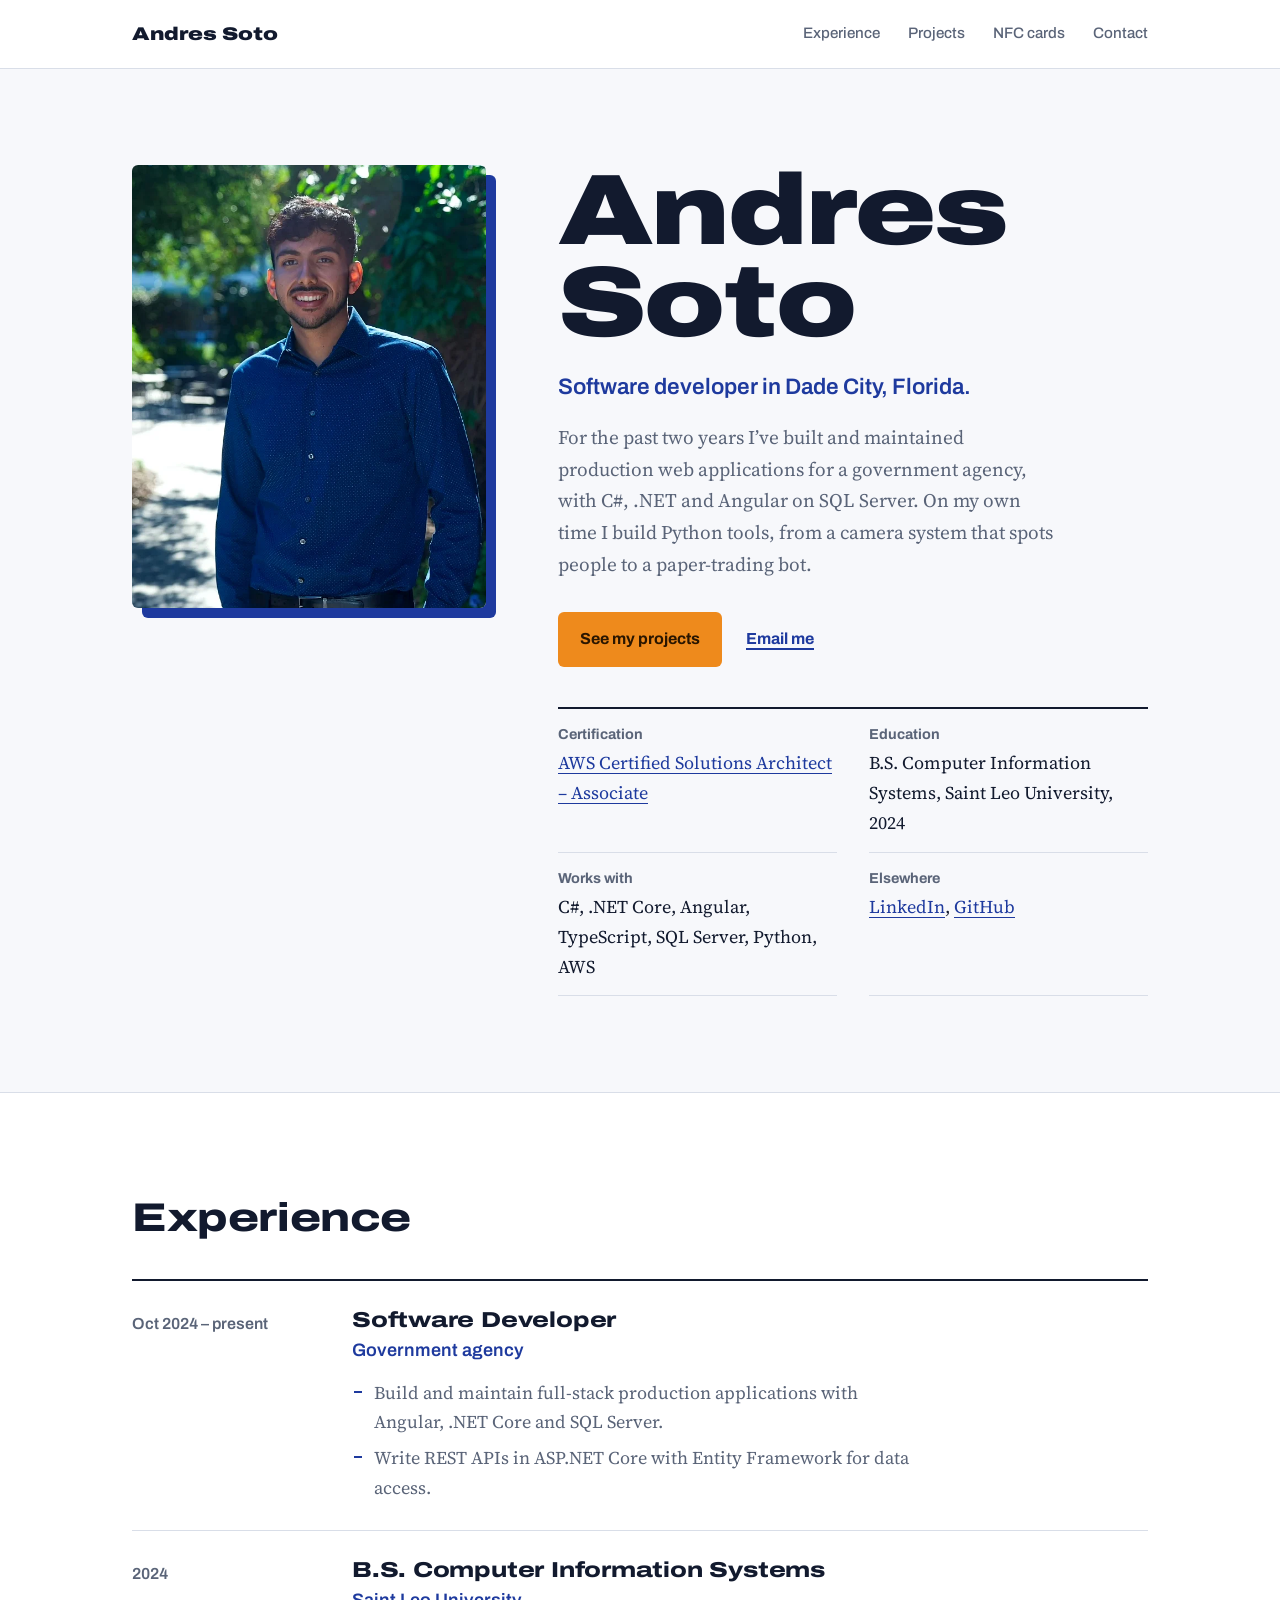
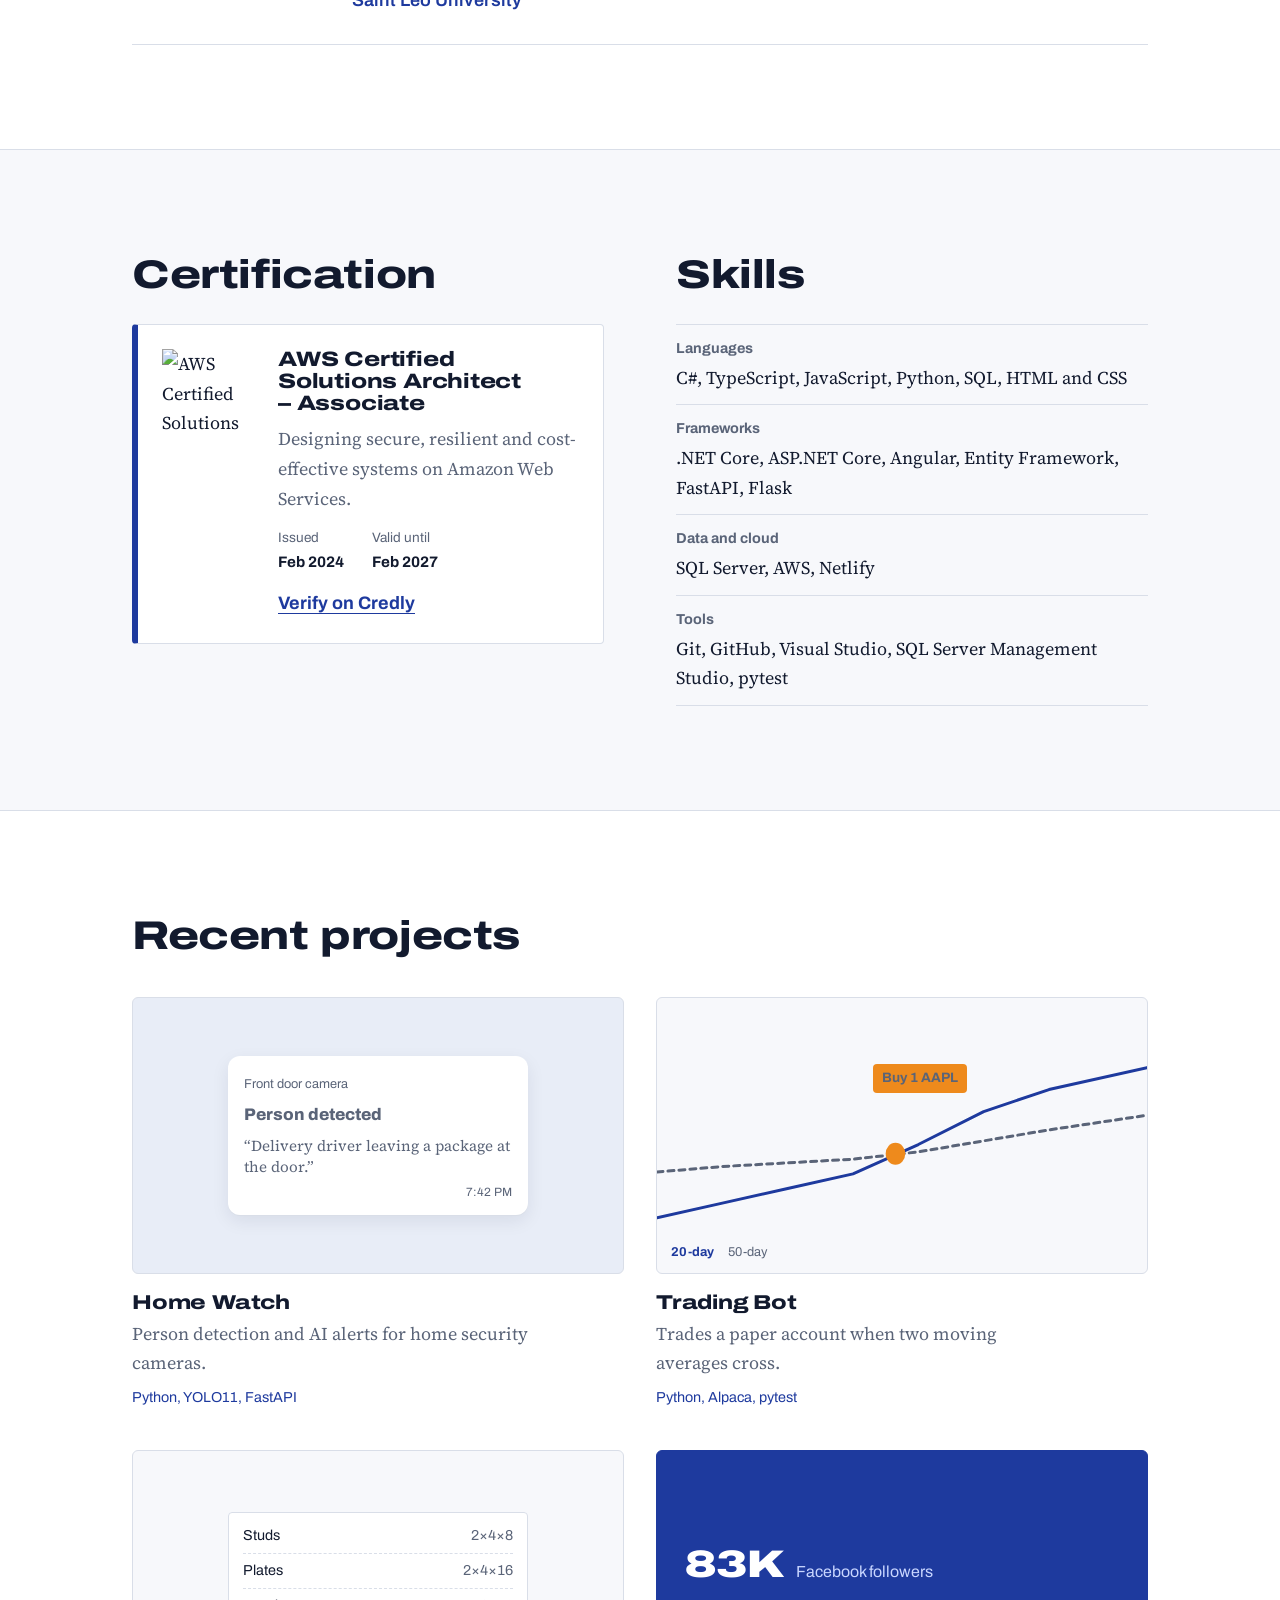
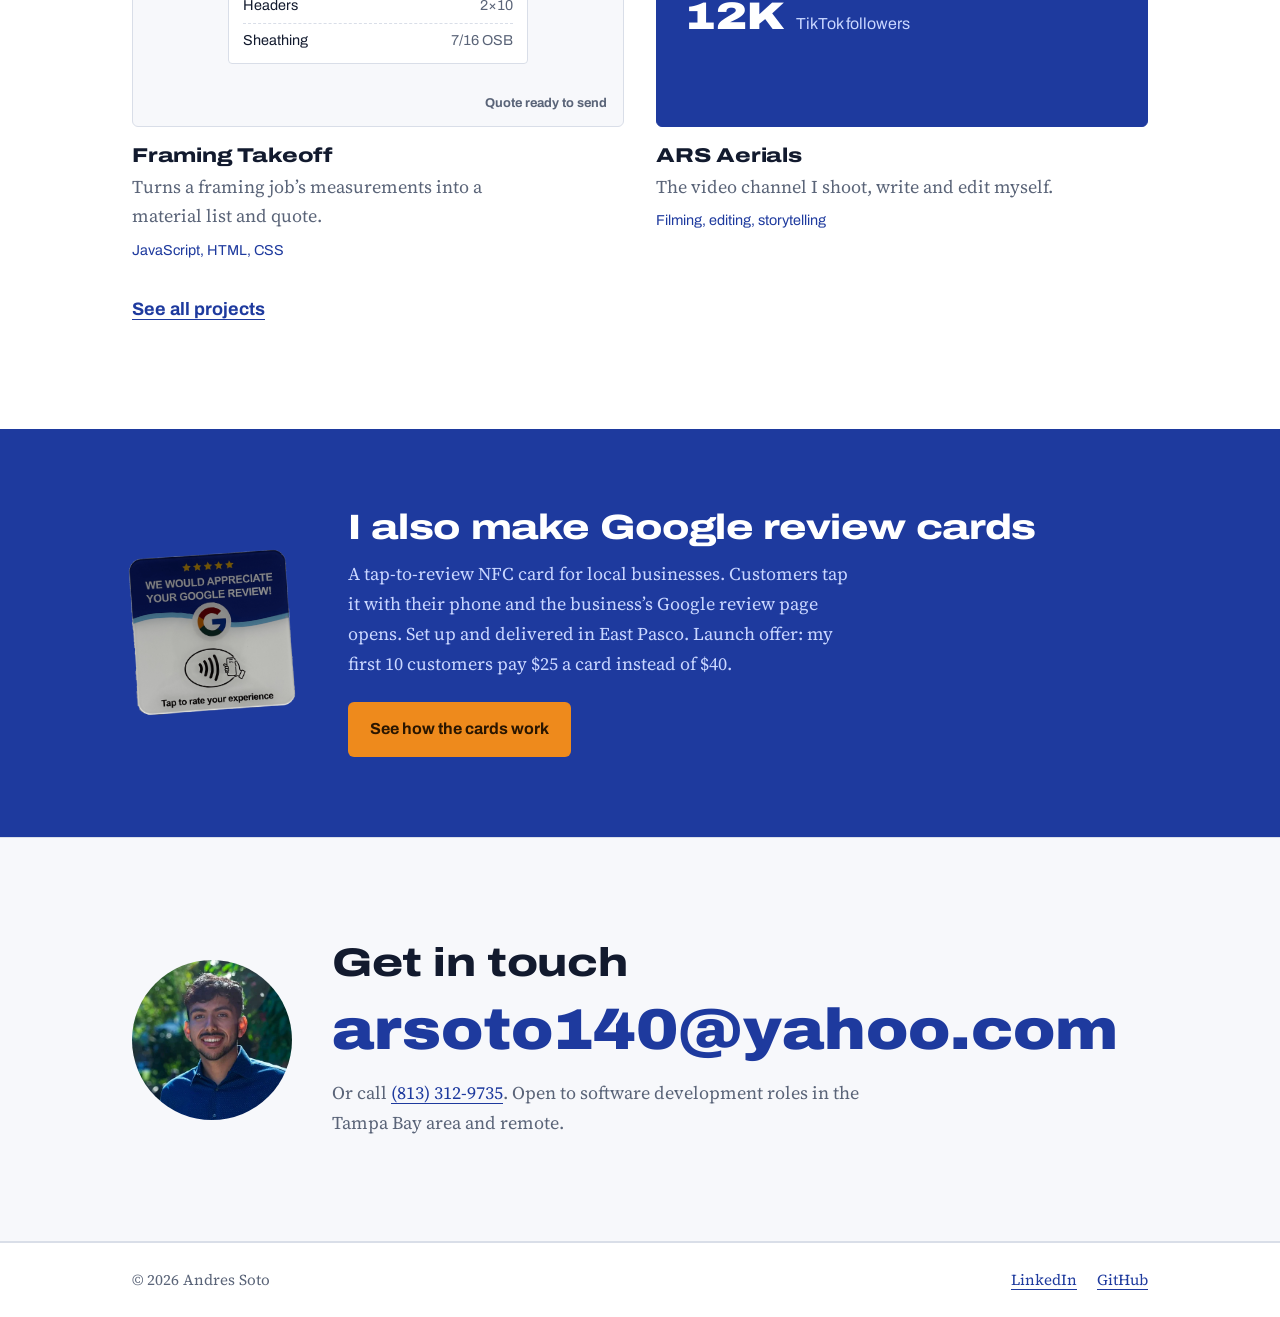
==== commit 31659b62: "Fix accessibility and polish issues from a Web Interface Guidelines review - NFC page now has a menu" ====
--- a/index.html
+++ b/index.html
@@ -3,6 +3,7 @@
 <head>
 <meta charset="UTF-8">
 <meta name="viewport" content="width=device-width, initial-scale=1.0">
+<meta name="theme-color" content="#ffffff">
 <title>Andres Soto | Software Developer</title>
 <meta name="description" content="Andres Soto, software developer in Dade City, Florida, with two years of full-stack C#, .NET, Angular and SQL Server work for a government agency. AWS Certified Solutions Architect – Associate.">
 <link rel="icon" href="data:image/svg+xml,<svg xmlns=%22http://www.w3.org/2000/svg%22 viewBox=%220 0 100 100%22><rect width=%22100%22 height=%22100%22 rx=%2218%22 fill=%22%231e3a9e%22/><text x=%2250%22 y=%2268%22 font-size=%2252%22 font-family=%22Arial%22 font-weight=%22900%22 fill=%22white%22 text-anchor=%22middle%22>AS</text></svg>">
@@ -13,10 +14,13 @@
 <meta property="og:type" content="profile">
 <link rel="preconnect" href="https://fonts.googleapis.com">
 <link rel="preconnect" href="https://fonts.gstatic.com" crossorigin>
+<link rel="preconnect" href="https://images.credly.com">
 <link href="https://fonts.googleapis.com/css2?family=Archivo:wdth,wght@62..125,400..900&family=Source+Serif+4:ital,opsz,wght@0,8..60,400;0,8..60,600;1,8..60,400&display=swap" rel="stylesheet">
 <link rel="stylesheet" href="css/style.css">
 </head>
 <body>
+
+<a class="skip-link" href="#main">Skip to content</a>
 
 <header class="site-header" id="top">
   <div class="wrap nav-wrap">
@@ -33,7 +37,7 @@
   </div>
 </header>
 
-<main>
+<main id="main">
 
   <section class="hero">
     <div class="wrap hero-grid">
@@ -45,7 +49,7 @@
       <div class="hero-copy">
         <h1>Andres Soto</h1>
         <p class="hero-role">Software developer in Dade City, Florida.</p>
-        <p class="hero-sub">For the past two years I've built and maintained production web applications for a government agency, with C#, .NET and Angular on SQL Server. On my own time I build Python tools, from a camera system that spots people to a paper-trading bot.</p>
+        <p class="hero-sub">For the past two years I’ve built and maintained production web applications for a government agency, with C#, .NET and Angular on SQL Server. On my own time I build Python tools, from a camera system that spots people to a paper-trading bot.</p>
         <div class="hero-actions">
           <a href="projects.html" class="btn btn-primary">See my projects</a>
           <a href="mailto:arsoto140@yahoo.com" class="btn btn-plain">Email me</a>
@@ -184,7 +188,7 @@
               <p class="quote-ready">Quote ready to send</p>
             </div>
             <h3>Framing Takeoff</h3>
-            <p>Turns a framing job's measurements into a material list and quote.</p>
+            <p>Turns a framing job’s measurements into a material list and quote.</p>
             <p class="preview-stack">JavaScript, HTML, CSS</p>
           </a>
         </li>
@@ -210,7 +214,7 @@
       <img src="images/nfc-review-card.png" alt="" width="160" height="160" loading="lazy">
       <div>
         <h2 id="nfcTitle">I also make Google review cards</h2>
-        <p>A tap-to-review NFC card for local businesses. Customers tap it with their phone and the business's Google review page opens. Set up and delivered in East Pasco. Launch offer: my first 10 customers pay $25 a card instead of $40.</p>
+        <p>A tap-to-review NFC card for local businesses. Customers tap it with their phone and the business’s Google review page opens. Set up and delivered in East Pasco. Launch offer: my first 10 customers pay $25 a card instead of $40.</p>
         <a href="nfc.html" class="btn btn-primary">See how the cards work</a>
       </div>
     </div>
--- a/css/style.css
+++ b/css/style.css
@@ -20,7 +20,8 @@
 }
 
 * { box-sizing: border-box; }
-html { scroll-behavior: smooth; }
+/* scroll-padding keeps anchor targets and focused elements clear of the sticky header */
+html { scroll-behavior: smooth; scroll-padding-top: 84px; }
 @media (prefers-reduced-motion: reduce) { html { scroll-behavior: auto; } }
 
 body {
@@ -48,13 +49,34 @@
 p, dl, dd { margin: 0; }
 ul, ol { margin: 0; padding: 0; list-style: none; }
 a { color: var(--card-blue); text-underline-offset: 4px; }
-a:hover { color: var(--card-blue-deep); }
+a:hover { color: var(--card-blue-deep); text-decoration-thickness: 3px; }
+a, button {
+  touch-action: manipulation;
+  -webkit-tap-highlight-color: rgba(30, 58, 158, 0.15);
+}
 img { max-width: 100%; height: auto; display: block; }
 
+/* Ink on light backgrounds (17:1); kumquat on the blue bands (3.9:1). */
 :focus-visible {
-  outline: 3px solid var(--kumquat);
+  outline: 3px solid var(--ink);
   outline-offset: 3px;
 }
+.nfc-band :focus-visible { outline-color: var(--kumquat); }
+
+.skip-link {
+  position: absolute;
+  left: 16px;
+  top: -100px;
+  z-index: 100;
+  padding: 10px 16px;
+  border-radius: 6px;
+  background: var(--ink);
+  color: var(--white);
+  font-family: var(--font-sign);
+  font-weight: 700;
+  text-decoration: none;
+}
+.skip-link:focus { top: 12px; color: var(--white); }
 
 .wrap {
   max-width: var(--wrap);
@@ -98,7 +120,7 @@
   color: var(--slate);
   text-decoration: none;
 }
-.nav-links a:hover,
+.nav-links a:hover { color: var(--ink); text-decoration: underline; text-decoration-thickness: 2px; }
 .nav-links a[aria-current="page"] { color: var(--ink); }
 .nav-links a[aria-current="page"] {
   text-decoration: underline;
@@ -347,6 +369,7 @@
   color: inherit;
   text-decoration: none;
 }
+.preview:hover { color: inherit; }
 .preview h3 { margin-top: 18px; }
 .preview:hover h3 { color: var(--card-blue); text-decoration: underline; text-decoration-thickness: 2px; text-underline-offset: 4px; }
 .preview p { margin-top: 6px; color: var(--slate); max-width: 46ch; }
@@ -570,6 +593,7 @@
 }
 .clip video {
   width: 100%;
+  height: auto;
   border-radius: 6px;
   background: var(--ink);
 }
@@ -614,6 +638,7 @@
   text-decoration: none;
   overflow-wrap: anywhere;
 }
+.contact-big:hover { text-decoration: underline; text-decoration-thickness: 4px; }
 .contact-line { margin-top: 18px; color: var(--slate); max-width: 60ch; }
 
 /* ---------- Footer ---------- */
